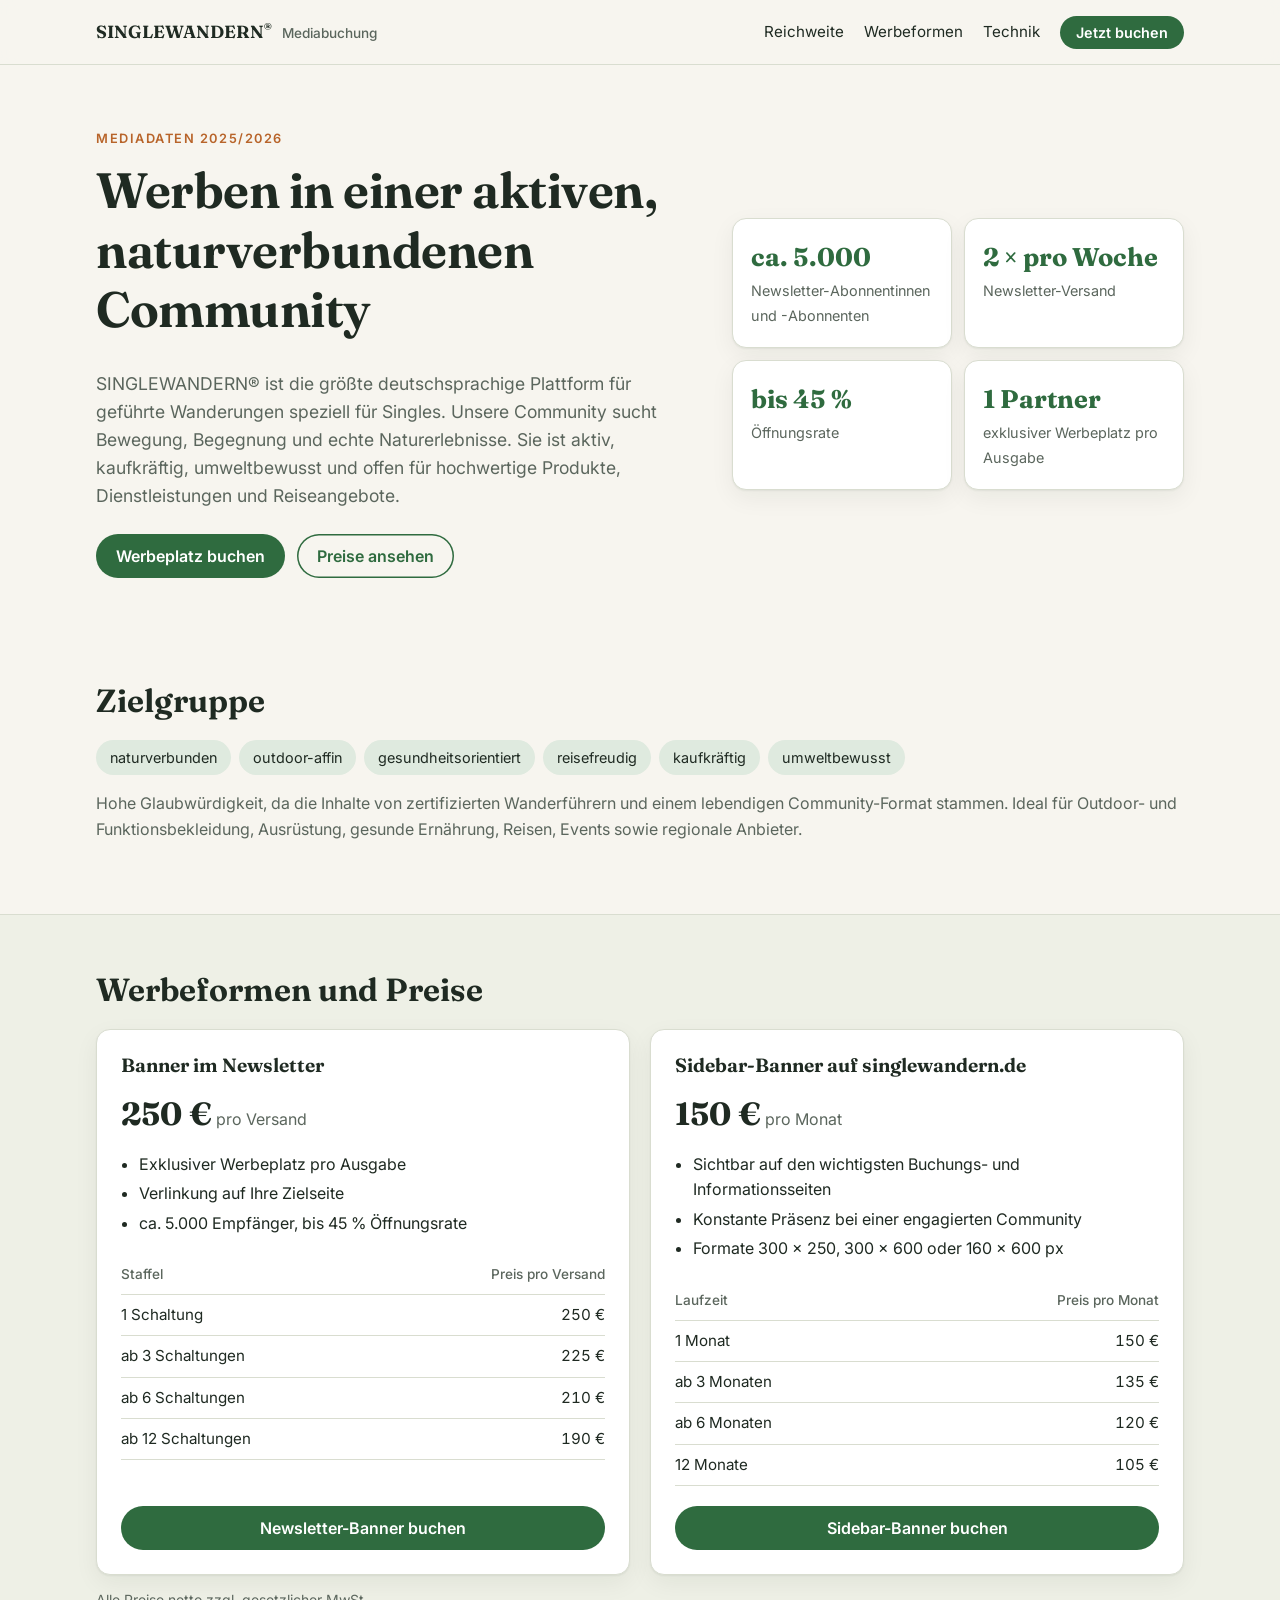
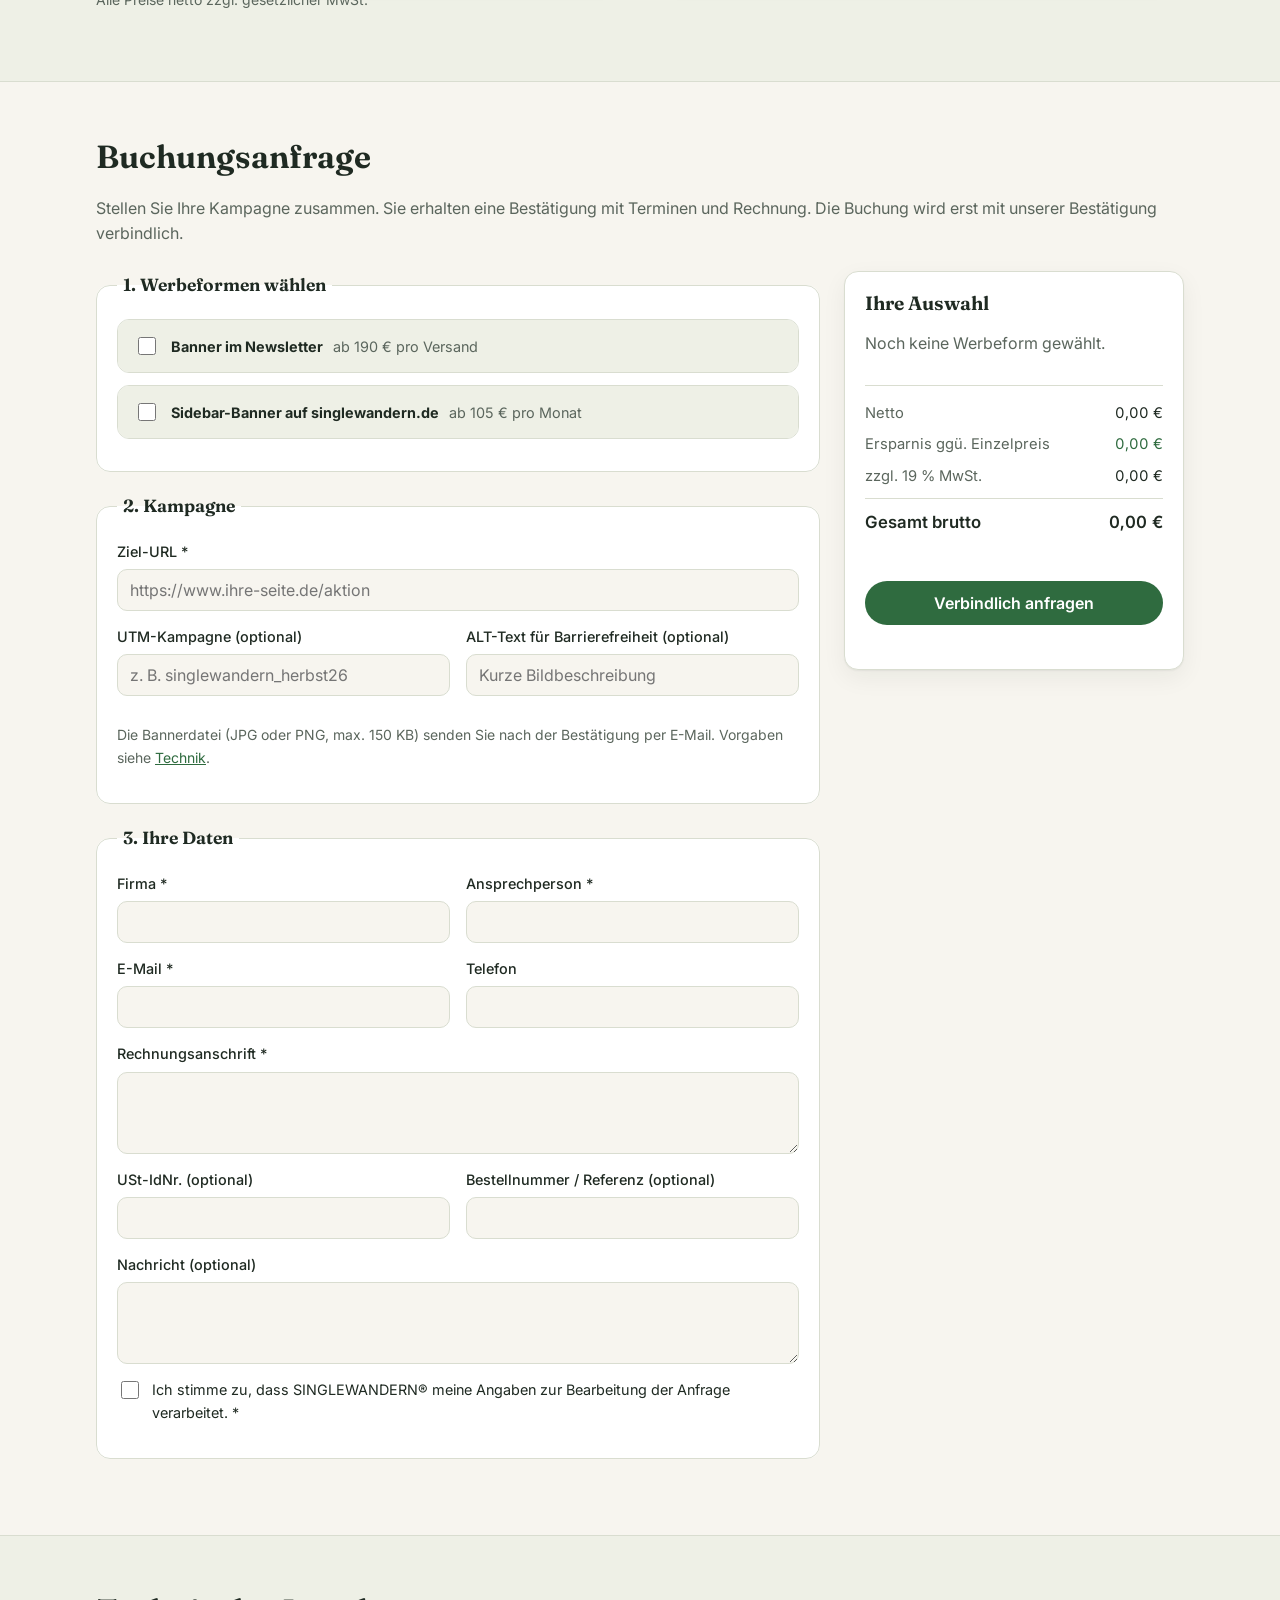
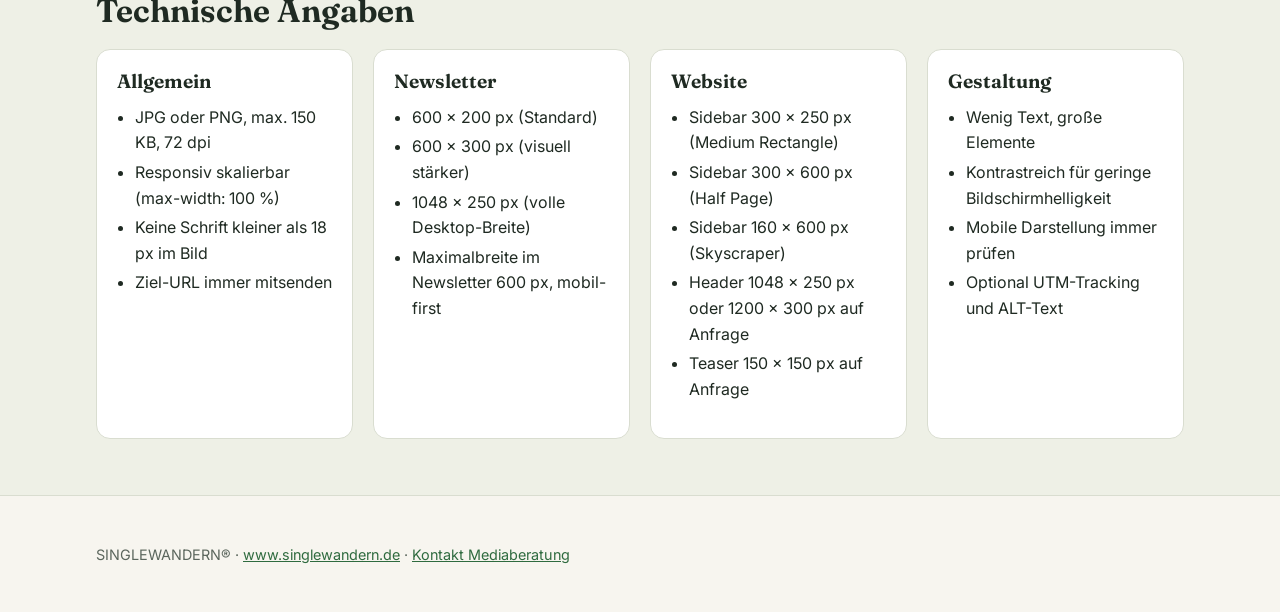
==== index.html @ 4f8f4c53 "Buchungsseite für Werbeformen nach Mediadaten 2025/2026 Newsletter- und Sidebar-Banner mit Staffelpr" ====
<!doctype html>
<html lang="de">
<head>
  <meta charset="utf-8">
  <meta name="viewport" content="width=device-width, initial-scale=1">
  <title>Werben bei SINGLEWANDERN®</title>
  <meta name="description" content="Werbeformen bei SINGLEWANDERN® online buchen: Newsletter-Banner und Sidebar-Banner mit Staffelpreisen gemäß Mediadaten 2025/2026.">
  <link rel="preconnect" href="https://fonts.googleapis.com">
  <link rel="preconnect" href="https://fonts.gstatic.com" crossorigin>
  <link href="https://fonts.googleapis.com/css2?family=Fraunces:opsz,wght@9..144,500;9..144,650&family=Inter:wght@400;500;600&display=swap" rel="stylesheet">
  <link rel="stylesheet" href="assets/styles.css">
</head>
<body>
  <header class="site-header">
    <div class="wrap header-inner">
      <a class="brand" href="#top">SINGLEWANDERN<sup>®</sup> <span>Mediabuchung</span></a>
      <nav class="nav">
        <a href="#reichweite">Reichweite</a>
        <a href="#werbeformen">Werbeformen</a>
        <a href="#technik">Technik</a>
        <a href="#buchen" class="btn btn-small">Jetzt buchen</a>
      </nav>
    </div>
  </header>

  <main id="top">
    <section class="hero">
      <div class="wrap hero-grid">
        <div>
          <p class="eyebrow">Mediadaten 2025/2026</p>
          <h1>Werben in einer aktiven, naturverbundenen Community</h1>
          <p class="lead">SINGLEWANDERN® ist die größte deutschsprachige Plattform für geführte Wanderungen speziell für Singles. Unsere Community sucht Bewegung, Begegnung und echte Naturerlebnisse. Sie ist aktiv, kaufkräftig, umweltbewusst und offen für hochwertige Produkte, Dienstleistungen und Reiseangebote.</p>
          <div class="hero-cta">
            <a href="#buchen" class="btn">Werbeplatz buchen</a>
            <a href="#werbeformen" class="btn btn-ghost">Preise ansehen</a>
          </div>
        </div>
        <ul class="kpis" id="reichweite">
          <li><strong>ca. 5.000</strong><span>Newsletter-Abonnentinnen und -Abonnenten</span></li>
          <li><strong>2 × pro Woche</strong><span>Newsletter-Versand</span></li>
          <li><strong>bis 45 %</strong><span>Öffnungsrate</span></li>
          <li><strong>1 Partner</strong><span>exklusiver Werbeplatz pro Ausgabe</span></li>
        </ul>
      </div>
    </section>

    <section class="section">
      <div class="wrap">
        <h2>Zielgruppe</h2>
        <div class="tags">
          <span>naturverbunden</span><span>outdoor-affin</span><span>gesundheitsorientiert</span><span>reisefreudig</span><span>kaufkräftig</span><span>umweltbewusst</span>
        </div>
        <p class="muted">Hohe Glaubwürdigkeit, da die Inhalte von zertifizierten Wanderführern und einem lebendigen Community-Format stammen. Ideal für Outdoor- und Funktionsbekleidung, Ausrüstung, gesunde Ernährung, Reisen, Events sowie regionale Anbieter.</p>
      </div>
    </section>

    <section class="section alt" id="werbeformen">
      <div class="wrap">
        <h2>Werbeformen und Preise</h2>
        <div class="cards">
          <article class="card">
            <h3>Banner im Newsletter</h3>
            <p class="price"><strong>250 €</strong> pro Versand</p>
            <ul class="list">
              <li>Exklusiver Werbeplatz pro Ausgabe</li>
              <li>Verlinkung auf Ihre Zielseite</li>
              <li>ca. 5.000 Empfänger, bis 45 % Öffnungsrate</li>
            </ul>
            <table class="tiers">
              <thead><tr><th>Staffel</th><th>Preis pro Versand</th></tr></thead>
              <tbody>
                <tr><td>1 Schaltung</td><td>250 €</td></tr>
                <tr><td>ab 3 Schaltungen</td><td>225 €</td></tr>
                <tr><td>ab 6 Schaltungen</td><td>210 €</td></tr>
                <tr><td>ab 12 Schaltungen</td><td>190 €</td></tr>
              </tbody>
            </table>
            <button class="btn btn-block" data-pick="newsletter">Newsletter-Banner buchen</button>
          </article>
          <article class="card">
            <h3>Sidebar-Banner auf singlewandern.de</h3>
            <p class="price"><strong>150 €</strong> pro Monat</p>
            <ul class="list">
              <li>Sichtbar auf den wichtigsten Buchungs- und Informationsseiten</li>
              <li>Konstante Präsenz bei einer engagierten Community</li>
              <li>Formate 300 × 250, 300 × 600 oder 160 × 600 px</li>
            </ul>
            <table class="tiers">
              <thead><tr><th>Laufzeit</th><th>Preis pro Monat</th></tr></thead>
              <tbody>
                <tr><td>1 Monat</td><td>150 €</td></tr>
                <tr><td>ab 3 Monaten</td><td>135 €</td></tr>
                <tr><td>ab 6 Monaten</td><td>120 €</td></tr>
                <tr><td>12 Monate</td><td>105 €</td></tr>
              </tbody>
            </table>
            <button class="btn btn-block" data-pick="sidebar">Sidebar-Banner buchen</button>
          </article>
        </div>
        <p class="muted small">Alle Preise netto zzgl. gesetzlicher MwSt.</p>
      </div>
    </section>

    <section class="section" id="buchen">
      <div class="wrap">
        <h2>Buchungsanfrage</h2>
        <p class="muted">Stellen Sie Ihre Kampagne zusammen. Sie erhalten eine Bestätigung mit Terminen und Rechnung. Die Buchung wird erst mit unserer Bestätigung verbindlich.</p>

        <form id="booking" class="booking" novalidate>
          <div class="booking-main">
            <fieldset>
              <legend>1. Werbeformen wählen</legend>

              <div class="product" data-product="newsletter">
                <label class="toggle">
                  <input type="checkbox" name="newsletter_on">
                  <span><strong>Banner im Newsletter</strong> <em>ab 190 € pro Versand</em></span>
                </label>
                <div class="product-body">
                  <div class="row">
                    <label>Anzahl Schaltungen
                      <div class="stepper">
                        <button type="button" data-step="-1" aria-label="weniger">−</button>
                        <input type="number" name="newsletter_qty" min="1" max="24" value="1" inputmode="numeric">
                        <button type="button" data-step="1" aria-label="mehr">+</button>
                      </div>
                    </label>
                    <div class="presets" data-for="newsletter_qty"></div>
                  </div>
                  <div class="row two">
                    <label>Wunschstart ab
                      <input type="date" name="newsletter_start">
                    </label>
                    <label>Bannerformat
                      <select name="newsletter_format"></select>
                    </label>
                  </div>
                  <label>Terminwünsche (optional)
                    <input type="text" name="newsletter_dates" placeholder="z. B. vor Ostern, jede zweite Woche, nicht im August">
                  </label>
                </div>
              </div>

              <div class="product" data-product="sidebar">
                <label class="toggle">
                  <input type="checkbox" name="sidebar_on">
                  <span><strong>Sidebar-Banner auf singlewandern.de</strong> <em>ab 105 € pro Monat</em></span>
                </label>
                <div class="product-body">
                  <div class="row">
                    <label>Laufzeit in Monaten
                      <div class="stepper">
                        <button type="button" data-step="-1" aria-label="weniger">−</button>
                        <input type="number" name="sidebar_qty" min="1" max="12" value="1" inputmode="numeric">
                        <button type="button" data-step="1" aria-label="mehr">+</button>
                      </div>
                    </label>
                    <div class="presets" data-for="sidebar_qty"></div>
                  </div>
                  <div class="row two">
                    <label>Startmonat
                      <input type="month" name="sidebar_start">
                    </label>
                    <label>Bannerformat
                      <select name="sidebar_format"></select>
                    </label>
                  </div>
                  <p class="muted small" data-out="sidebar_period"></p>
                </div>
              </div>
            </fieldset>

            <fieldset>
              <legend>2. Kampagne</legend>
              <label>Ziel-URL *
                <input type="url" name="target_url" placeholder="https://www.ihre-seite.de/aktion" required>
              </label>
              <div class="row two">
                <label>UTM-Kampagne (optional)
                  <input type="text" name="utm" placeholder="z. B. singlewandern_herbst26">
                </label>
                <label>ALT-Text für Barrierefreiheit (optional)
                  <input type="text" name="alt_text" placeholder="Kurze Bildbeschreibung">
                </label>
              </div>
              <p class="muted small">Die Bannerdatei (JPG oder PNG, max. 150 KB) senden Sie nach der Bestätigung per E-Mail. Vorgaben siehe <a href="#technik">Technik</a>.</p>
            </fieldset>

            <fieldset>
              <legend>3. Ihre Daten</legend>
              <div class="row two">
                <label>Firma *<input type="text" name="company" required autocomplete="organization"></label>
                <label>Ansprechperson *<input type="text" name="name" required autocomplete="name"></label>
              </div>
              <div class="row two">
                <label>E-Mail *<input type="email" name="email" required autocomplete="email"></label>
                <label>Telefon<input type="tel" name="phone" autocomplete="tel"></label>
              </div>
              <label>Rechnungsanschrift *<textarea name="address" rows="3" required autocomplete="street-address"></textarea></label>
              <div class="row two">
                <label>USt-IdNr. (optional)<input type="text" name="vat_id"></label>
                <label>Bestellnummer / Referenz (optional)<input type="text" name="po"></label>
              </div>
              <label>Nachricht (optional)<textarea name="message" rows="3"></textarea></label>
              <label class="check">
                <input type="checkbox" name="consent" required>
                <span>Ich stimme zu, dass SINGLEWANDERN® meine Angaben zur Bearbeitung der Anfrage verarbeitet. *</span>
              </label>
            </fieldset>
          </div>

          <aside class="summary" aria-live="polite">
            <h3>Ihre Auswahl</h3>
            <div id="summary-lines" class="summary-lines"><p class="muted">Noch keine Werbeform gewählt.</p></div>
            <dl class="totals">
              <div><dt>Netto</dt><dd id="sum-net">0,00 €</dd></div>
              <div><dt>Ersparnis ggü. Einzelpreis</dt><dd id="sum-save">0,00 €</dd></div>
              <div><dt>zzgl. 19 % MwSt.</dt><dd id="sum-vat">0,00 €</dd></div>
              <div class="grand"><dt>Gesamt brutto</dt><dd id="sum-gross">0,00 €</dd></div>
            </dl>
            <p class="hint" id="tier-hint"></p>
            <button type="submit" class="btn btn-block">Verbindlich anfragen</button>
            <p class="error" id="form-error" role="alert"></p>
          </aside>
        </form>

        <div id="success" class="success" hidden>
          <h3>Vielen Dank für Ihre Anfrage</h3>
          <p>Wir prüfen die Verfügbarkeit Ihrer Wunschtermine und melden uns mit einer Bestätigung.</p>
          <p class="muted small" id="success-note"></p>
          <button type="button" class="btn btn-ghost" id="new-booking">Neue Anfrage</button>
        </div>
      </div>
    </section>

    <section class="section alt" id="technik">
      <div class="wrap">
        <h2>Technische Angaben</h2>
        <div class="specs">
          <div>
            <h3>Allgemein</h3>
            <ul class="list">
              <li>JPG oder PNG, max. 150 KB, 72 dpi</li>
              <li>Responsiv skalierbar (max-width: 100 %)</li>
              <li>Keine Schrift kleiner als 18 px im Bild</li>
              <li>Ziel-URL immer mitsenden</li>
            </ul>
          </div>
          <div>
            <h3>Newsletter</h3>
            <ul class="list">
              <li>600 × 200 px (Standard)</li>
              <li>600 × 300 px (visuell stärker)</li>
              <li>1048 × 250 px (volle Desktop-Breite)</li>
              <li>Maximalbreite im Newsletter 600 px, mobil-first</li>
            </ul>
          </div>
          <div>
            <h3>Website</h3>
            <ul class="list">
              <li>Sidebar 300 × 250 px (Medium Rectangle)</li>
              <li>Sidebar 300 × 600 px (Half Page)</li>
              <li>Sidebar 160 × 600 px (Skyscraper)</li>
              <li>Header 1048 × 250 px oder 1200 × 300 px auf Anfrage</li>
              <li>Teaser 150 × 150 px auf Anfrage</li>
            </ul>
          </div>
          <div>
            <h3>Gestaltung</h3>
            <ul class="list">
              <li>Wenig Text, große Elemente</li>
              <li>Kontrastreich für geringe Bildschirmhelligkeit</li>
              <li>Mobile Darstellung immer prüfen</li>
              <li>Optional UTM-Tracking und ALT-Text</li>
            </ul>
          </div>
        </div>
      </div>
    </section>
  </main>

  <footer class="site-footer">
    <div class="wrap">
      <p>SINGLEWANDERN® · <a href="https://www.singlewandern.de">www.singlewandern.de</a> · <a id="mail-link" href="#">Kontakt Mediaberatung</a></p>
    </div>
  </footer>

  <script src="assets/config.js"></script>
  <script src="assets/app.js"></script>
</body>
</html>
---- assets/styles.css ----
:root {
  --bg: #f7f5ef;
  --surface: #ffffff;
  --surface-alt: #eef0e6;
  --text: #1f2a22;
  --muted: #5b665d;
  --line: #d9ddd0;
  --accent: #2f6b3f;
  --accent-ink: #ffffff;
  --accent-soft: #dfeadf;
  --warm: #b8642a;
  --error: #b3261e;
  --radius: 14px;
  --shadow: 0 1px 2px rgba(20, 30, 20, .06), 0 8px 24px rgba(20, 30, 20, .06);
}
@media (prefers-color-scheme: dark) {
  :root:not([data-theme="light"]) {
    --bg: #121612;
    --surface: #1a201b;
    --surface-alt: #161b17;
    --text: #e7ece4;
    --muted: #9ba79c;
    --line: #2c352d;
    --accent: #7cbf8a;
    --accent-ink: #0f1a12;
    --accent-soft: #233227;
    --warm: #e2955c;
    --error: #ff8a80;
    --shadow: none;
  }
}
:root[data-theme="dark"] {
  --bg: #121612; --surface: #1a201b; --surface-alt: #161b17; --text: #e7ece4; --muted: #9ba79c;
  --line: #2c352d; --accent: #7cbf8a; --accent-ink: #0f1a12; --accent-soft: #233227; --warm: #e2955c;
  --error: #ff8a80; --shadow: none;
}

* { box-sizing: border-box; }
html { scroll-behavior: smooth; }
body {
  margin: 0;
  background: var(--bg);
  color: var(--text);
  font: 16px/1.6 Inter, system-ui, -apple-system, "Segoe UI", sans-serif;
}
h1, h2, h3 { font-family: Fraunces, Georgia, serif; font-weight: 650; line-height: 1.2; margin: 0 0 .6em; }
h1 { font-size: clamp(2rem, 4.5vw, 3.1rem); letter-spacing: -.01em; }
h2 { font-size: clamp(1.5rem, 3vw, 2rem); }
h3 { font-size: 1.2rem; }
a { color: var(--accent); }
.wrap { max-width: 1120px; margin: 0 auto; padding: 0 16px; }
.muted { color: var(--muted); }
.small { font-size: .875rem; }

.site-header {
  position: sticky; top: 0; z-index: 10;
  background: color-mix(in srgb, var(--bg) 90%, transparent);
  backdrop-filter: blur(8px);
  border-bottom: 1px solid var(--line);
}
.header-inner { display: flex; align-items: center; justify-content: space-between; gap: 16px; min-height: 64px; }
.brand { font-family: Fraunces, Georgia, serif; font-weight: 650; text-decoration: none; color: var(--text); font-size: 1.1rem; }
.brand sup { font-size: .6em; }
.brand span { font-family: Inter, sans-serif; font-weight: 500; color: var(--muted); font-size: .85rem; margin-left: 6px; }
.nav { display: flex; align-items: center; gap: 20px; }
.nav a:not(.btn) { color: var(--text); text-decoration: none; font-size: .95rem; }
.nav a:not(.btn):hover { color: var(--accent); }

.btn {
  display: inline-block; border: 0; cursor: pointer;
  background: var(--accent); color: var(--accent-ink);
  font: 600 1rem Inter, sans-serif; text-decoration: none;
  padding: 12px 20px; border-radius: 999px;
  transition: transform .1s, filter .15s;
}
.btn:hover { filter: brightness(1.08); }
.btn:active { transform: translateY(1px); }
.btn-small { padding: 8px 16px; font-size: .9rem; }
.btn-ghost { background: transparent; color: var(--accent); box-shadow: inset 0 0 0 1.5px var(--accent); }
.btn-block { display: block; width: 100%; text-align: center; }

.hero { padding: 64px 0 48px; }
.hero-grid { display: grid; grid-template-columns: 1.3fr 1fr; gap: 48px; align-items: center; }
.eyebrow { text-transform: uppercase; letter-spacing: .12em; font-size: .8rem; font-weight: 600; color: var(--warm); margin: 0 0 12px; }
.lead { font-size: 1.1rem; color: var(--muted); max-width: 60ch; }
.hero-cta { display: flex; gap: 12px; flex-wrap: wrap; margin-top: 24px; }
.kpis { list-style: none; padding: 0; margin: 0; display: grid; grid-template-columns: 1fr 1fr; gap: 12px; }
.kpis li { background: var(--surface); border: 1px solid var(--line); border-radius: var(--radius); padding: 18px; box-shadow: var(--shadow); }
.kpis strong { display: block; font-family: Fraunces, Georgia, serif; font-size: 1.6rem; color: var(--accent); }
.kpis span { font-size: .9rem; color: var(--muted); }

.section { padding: 56px 0; }
.section.alt { background: var(--surface-alt); border-block: 1px solid var(--line); }
.tags { display: flex; flex-wrap: wrap; gap: 8px; margin-bottom: 16px; }
.tags span { background: var(--accent-soft); color: var(--text); padding: 6px 14px; border-radius: 999px; font-size: .9rem; }

.cards { display: grid; grid-template-columns: repeat(auto-fit, minmax(300px, 1fr)); gap: 20px; }
.card { background: var(--surface); border: 1px solid var(--line); border-radius: var(--radius); padding: 24px; box-shadow: var(--shadow); display: flex; flex-direction: column; }
.card .btn { margin-top: auto; }
.price { margin: 0 0 12px; color: var(--muted); }
.price strong { font-family: Fraunces, Georgia, serif; font-size: 2rem; color: var(--text); }
.list { padding-left: 18px; margin: 0 0 16px; }
.list li { margin-bottom: 4px; }
.tiers { width: 100%; border-collapse: collapse; margin-bottom: 20px; font-size: .95rem; }
.tiers th, .tiers td { text-align: left; padding: 8px 0; border-bottom: 1px solid var(--line); }
.tiers th { color: var(--muted); font-weight: 500; font-size: .85rem; }
.tiers td:last-child, .tiers th:last-child { text-align: right; font-variant-numeric: tabular-nums; }

.booking { display: grid; grid-template-columns: 1fr 340px; gap: 24px; align-items: start; margin-top: 24px; }
fieldset { border: 1px solid var(--line); border-radius: var(--radius); background: var(--surface); padding: 20px; margin: 0 0 20px; }
legend { font-family: Fraunces, Georgia, serif; font-weight: 650; font-size: 1.1rem; padding: 0 6px; }
label { display: block; font-size: .9rem; font-weight: 500; margin-bottom: 14px; }
input[type=text], input[type=email], input[type=tel], input[type=url], input[type=date], input[type=month], input[type=number], select, textarea {
  display: block; width: 100%; margin-top: 6px;
  font: 400 1rem Inter, sans-serif; color: var(--text);
  background: var(--bg); border: 1px solid var(--line); border-radius: 10px; padding: 10px 12px;
}
input:focus, select:focus, textarea:focus { outline: 2px solid var(--accent); outline-offset: 1px; border-color: transparent; }
input:user-invalid, textarea:user-invalid { border-color: var(--error); }
.row { display: flex; gap: 16px; align-items: flex-end; flex-wrap: wrap; }
.row.two > label { flex: 1 1 220px; }

.product { border: 1px solid var(--line); border-radius: 12px; margin-bottom: 12px; overflow: hidden; }
.product.on { border-color: var(--accent); }
.toggle { display: flex; gap: 12px; align-items: center; padding: 14px 16px; margin: 0; cursor: pointer; background: var(--surface-alt); }
.product.on .toggle { background: var(--accent-soft); }
.toggle em { font-style: normal; color: var(--muted); font-weight: 400; margin-left: 6px; }
.toggle input, .check input { width: 18px; height: 18px; accent-color: var(--accent); flex: none; }
.product-body { display: none; padding: 16px; }
.product.on .product-body { display: block; }

.stepper { display: flex; margin-top: 6px; width: 150px; }
.stepper input { margin: 0; text-align: center; border-radius: 0; -moz-appearance: textfield; }
.stepper input::-webkit-inner-spin-button { -webkit-appearance: none; }
.stepper button { width: 44px; flex: none; border: 1px solid var(--line); background: var(--surface); color: var(--text); font-size: 1.2rem; cursor: pointer; }
.stepper button:first-child { border-radius: 10px 0 0 10px; }
.stepper button:last-child { border-radius: 0 10px 10px 0; }
.presets { display: flex; gap: 6px; flex-wrap: wrap; margin-bottom: 14px; }
.presets button { border: 1px solid var(--line); background: var(--surface); color: var(--text); padding: 8px 12px; border-radius: 999px; cursor: pointer; font: 500 .85rem Inter, sans-serif; }
.presets button.active { background: var(--accent); color: var(--accent-ink); border-color: var(--accent); }

.check { display: flex; gap: 10px; align-items: flex-start; font-weight: 400; }

.summary { position: sticky; top: 84px; background: var(--surface); border: 1px solid var(--line); border-radius: var(--radius); padding: 20px; box-shadow: var(--shadow); }
.summary-lines { border-bottom: 1px solid var(--line); padding-bottom: 12px; margin-bottom: 12px; }
.line { margin-bottom: 10px; font-size: .92rem; }
.line-head { display: flex; justify-content: space-between; gap: 12px; font-weight: 600; }
.line-sub { color: var(--muted); font-size: .85rem; }
.totals { margin: 0 0 12px; }
.totals div { display: flex; justify-content: space-between; padding: 4px 0; font-size: .92rem; }
.totals dt { color: var(--muted); }
.totals dd { margin: 0; font-variant-numeric: tabular-nums; }
.totals .grand { border-top: 1px solid var(--line); margin-top: 6px; padding-top: 10px; font-weight: 600; font-size: 1.05rem; }
.totals .grand dt { color: var(--text); }
#sum-save { color: var(--accent); }
.hint { font-size: .85rem; color: var(--warm); min-height: 1.2em; margin: 0 0 12px; }
.error { color: var(--error); font-size: .88rem; margin: 10px 0 0; min-height: 1em; }

.success { background: var(--surface); border: 1px solid var(--accent); border-radius: var(--radius); padding: 28px; margin-top: 24px; }

.specs { display: grid; grid-template-columns: repeat(auto-fit, minmax(230px, 1fr)); gap: 20px; }
.specs > div { background: var(--surface); border: 1px solid var(--line); border-radius: var(--radius); padding: 20px; }

.site-footer { padding: 32px 0; color: var(--muted); font-size: .9rem; }

@media (max-width: 900px) {
  .hero-grid, .booking { grid-template-columns: 1fr; }
  .summary { position: static; }
}
@media (max-width: 640px) {
  .nav a:not(.btn) { display: none; }
  .brand span { display: none; }
  .hero { padding-top: 40px; }
  fieldset { padding: 16px; }
}
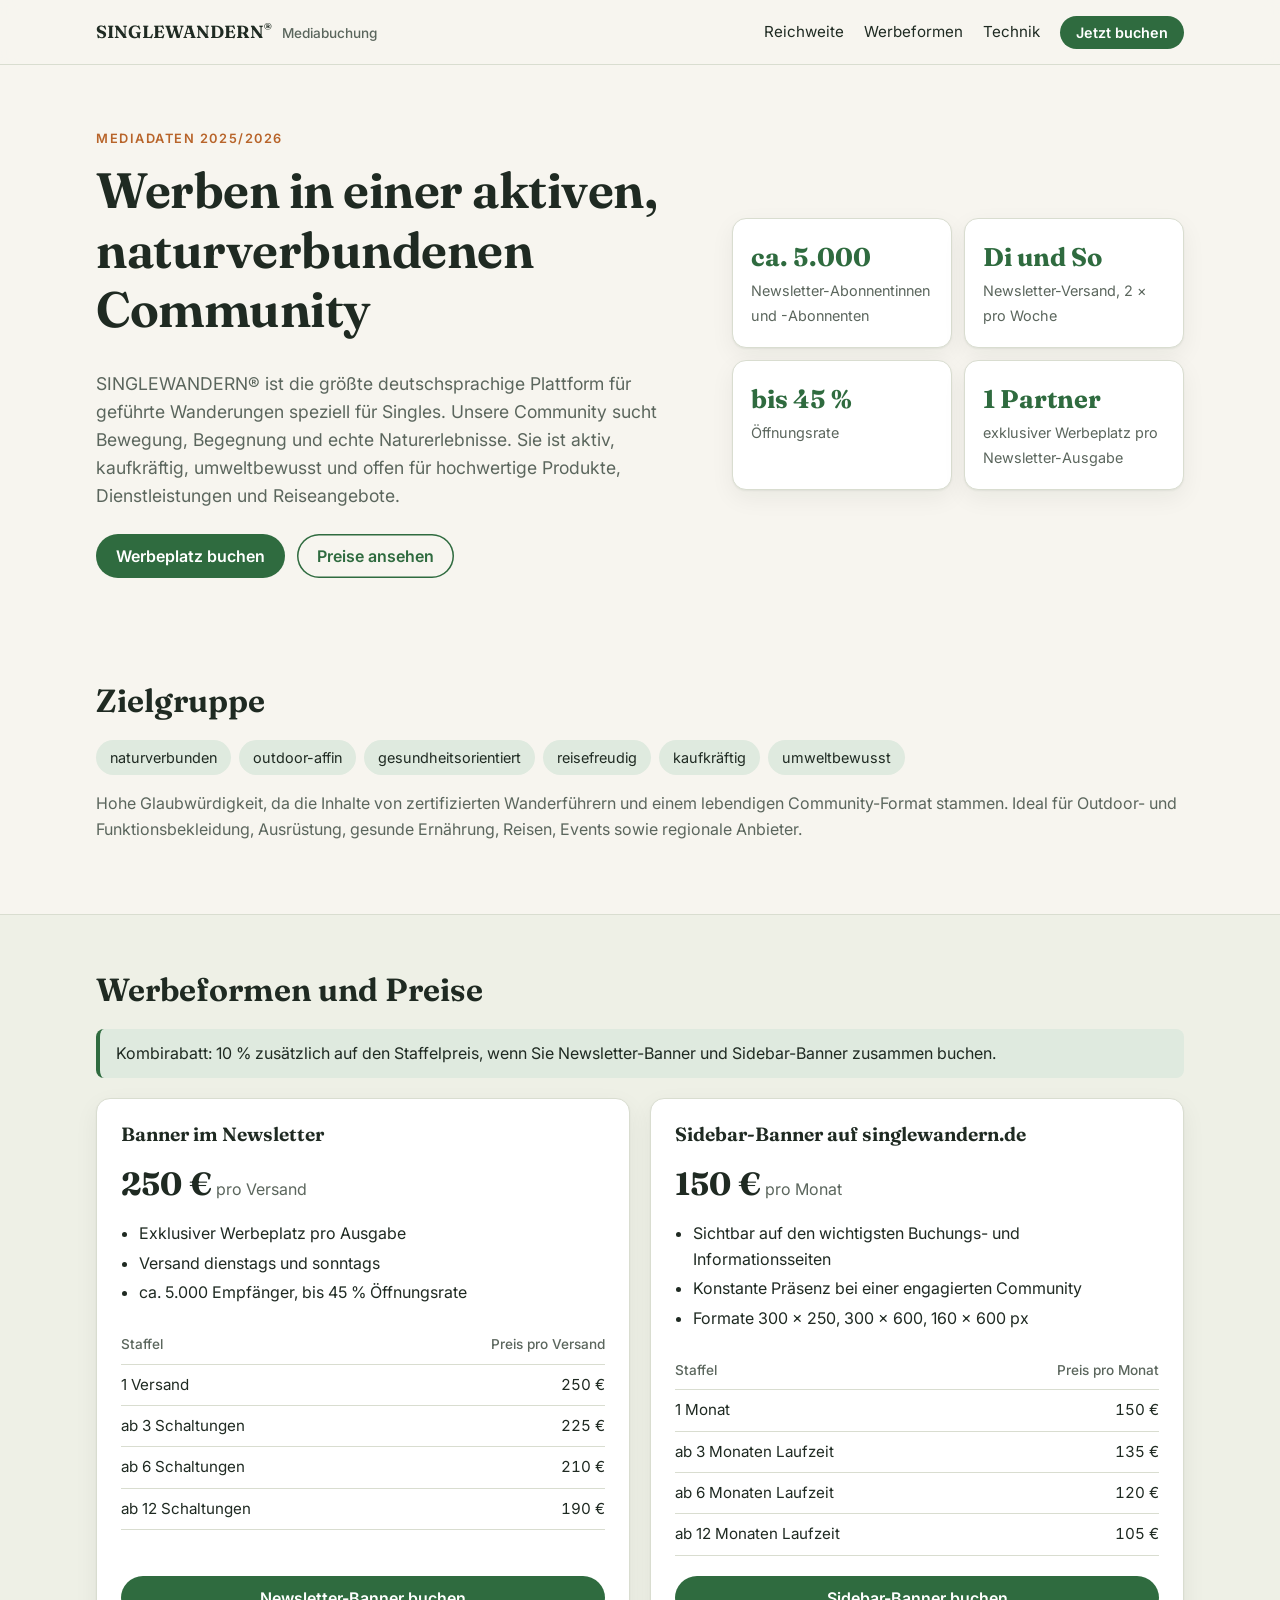
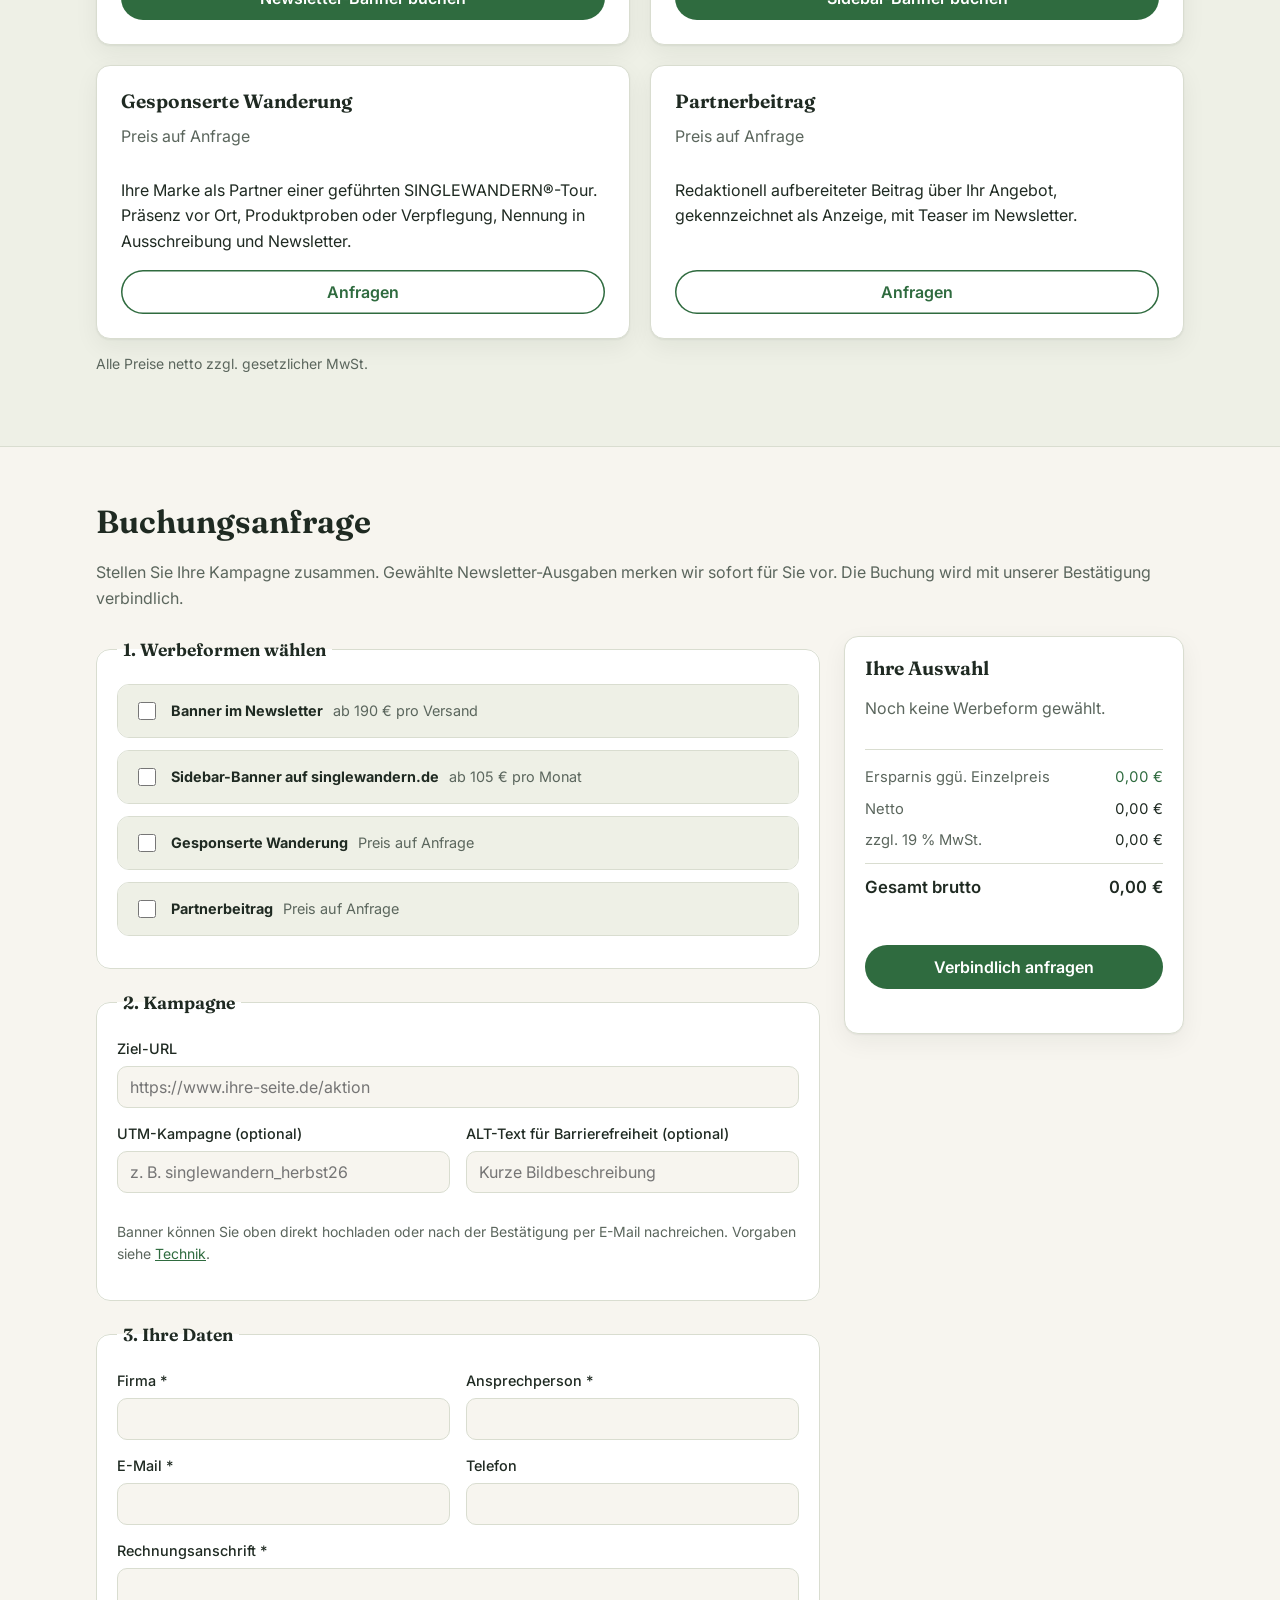
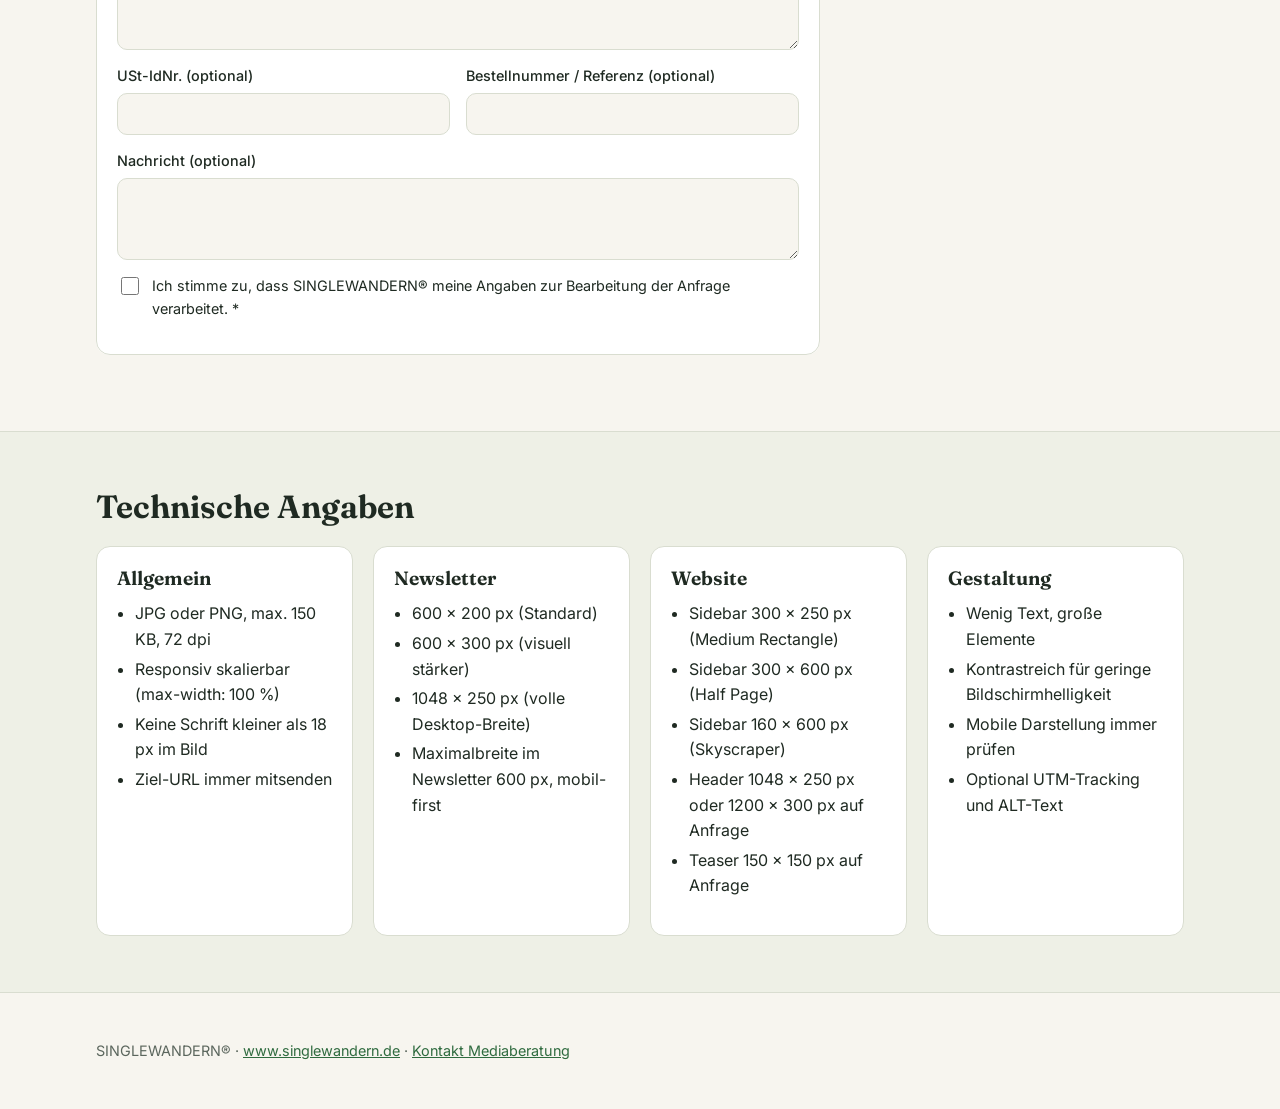
==== commit 2ff9feb3: "Belegungskalender, Banner-Upload, Kombirabatt und Anfrage-Formate - PHP-Backend für IONOS: Buchung m" ====
--- a/index.html
+++ b/index.html
@@ -5,6 +5,7 @@
   <meta name="viewport" content="width=device-width, initial-scale=1">
   <title>Werben bei SINGLEWANDERN®</title>
   <meta name="description" content="Werbeformen bei SINGLEWANDERN® online buchen: Newsletter-Banner und Sidebar-Banner mit Staffelpreisen gemäß Mediadaten 2025/2026.">
+  <link rel="icon" href="data:image/svg+xml,%3Csvg xmlns=%27http://www.w3.org/2000/svg%27 viewBox=%270 0 32 32%27%3E%3Cpath d=%27M2 26 12 10l6 9 4-5 8 12z%27 fill=%27%232f6b3f%27/%3E%3C/svg%3E">
   <link rel="preconnect" href="https://fonts.googleapis.com">
   <link rel="preconnect" href="https://fonts.gstatic.com" crossorigin>
   <link href="https://fonts.googleapis.com/css2?family=Fraunces:opsz,wght@9..144,500;9..144,650&family=Inter:wght@400;500;600&display=swap" rel="stylesheet">
@@ -37,9 +38,9 @@
         </div>
         <ul class="kpis" id="reichweite">
           <li><strong>ca. 5.000</strong><span>Newsletter-Abonnentinnen und -Abonnenten</span></li>
-          <li><strong>2 × pro Woche</strong><span>Newsletter-Versand</span></li>
+          <li><strong>Di und So</strong><span>Newsletter-Versand, 2 × pro Woche</span></li>
           <li><strong>bis 45 %</strong><span>Öffnungsrate</span></li>
-          <li><strong>1 Partner</strong><span>exklusiver Werbeplatz pro Ausgabe</span></li>
+          <li><strong>1 Partner</strong><span>exklusiver Werbeplatz pro Newsletter-Ausgabe</span></li>
         </ul>
       </div>
     </section>
@@ -57,46 +58,9 @@
     <section class="section alt" id="werbeformen">
       <div class="wrap">
         <h2>Werbeformen und Preise</h2>
-        <div class="cards">
-          <article class="card">
-            <h3>Banner im Newsletter</h3>
-            <p class="price"><strong>250 €</strong> pro Versand</p>
-            <ul class="list">
-              <li>Exklusiver Werbeplatz pro Ausgabe</li>
-              <li>Verlinkung auf Ihre Zielseite</li>
-              <li>ca. 5.000 Empfänger, bis 45 % Öffnungsrate</li>
-            </ul>
-            <table class="tiers">
-              <thead><tr><th>Staffel</th><th>Preis pro Versand</th></tr></thead>
-              <tbody>
-                <tr><td>1 Schaltung</td><td>250 €</td></tr>
-                <tr><td>ab 3 Schaltungen</td><td>225 €</td></tr>
-                <tr><td>ab 6 Schaltungen</td><td>210 €</td></tr>
-                <tr><td>ab 12 Schaltungen</td><td>190 €</td></tr>
-              </tbody>
-            </table>
-            <button class="btn btn-block" data-pick="newsletter">Newsletter-Banner buchen</button>
-          </article>
-          <article class="card">
-            <h3>Sidebar-Banner auf singlewandern.de</h3>
-            <p class="price"><strong>150 €</strong> pro Monat</p>
-            <ul class="list">
-              <li>Sichtbar auf den wichtigsten Buchungs- und Informationsseiten</li>
-              <li>Konstante Präsenz bei einer engagierten Community</li>
-              <li>Formate 300 × 250, 300 × 600 oder 160 × 600 px</li>
-            </ul>
-            <table class="tiers">
-              <thead><tr><th>Laufzeit</th><th>Preis pro Monat</th></tr></thead>
-              <tbody>
-                <tr><td>1 Monat</td><td>150 €</td></tr>
-                <tr><td>ab 3 Monaten</td><td>135 €</td></tr>
-                <tr><td>ab 6 Monaten</td><td>120 €</td></tr>
-                <tr><td>12 Monate</td><td>105 €</td></tr>
-              </tbody>
-            </table>
-            <button class="btn btn-block" data-pick="sidebar">Sidebar-Banner buchen</button>
-          </article>
-        </div>
+        <div class="combo-note">Kombirabatt: <span id="combo-pct">10 %</span> zusätzlich auf den Staffelpreis, wenn Sie Newsletter-Banner und Sidebar-Banner zusammen buchen.</div>
+        <div class="cards" id="price-cards"></div>
+        <div class="cards cards-request" id="request-cards"></div>
         <p class="muted small">Alle Preise netto zzgl. gesetzlicher MwSt.</p>
       </div>
     </section>
@@ -104,46 +68,41 @@
     <section class="section" id="buchen">
       <div class="wrap">
         <h2>Buchungsanfrage</h2>
-        <p class="muted">Stellen Sie Ihre Kampagne zusammen. Sie erhalten eine Bestätigung mit Terminen und Rechnung. Die Buchung wird erst mit unserer Bestätigung verbindlich.</p>
-
-        <form id="booking" class="booking" novalidate>
+        <p class="muted">Stellen Sie Ihre Kampagne zusammen. Gewählte Newsletter-Ausgaben merken wir sofort für Sie vor. Die Buchung wird mit unserer Bestätigung verbindlich.</p>
+
+        <form id="booking" class="booking" novalidate enctype="multipart/form-data">
           <div class="booking-main">
             <fieldset>
               <legend>1. Werbeformen wählen</legend>
 
               <div class="product" data-product="newsletter">
                 <label class="toggle">
-                  <input type="checkbox" name="newsletter_on">
+                  <input type="checkbox" name="newsletter_on" value="1">
                   <span><strong>Banner im Newsletter</strong> <em>ab 190 € pro Versand</em></span>
                 </label>
                 <div class="product-body">
-                  <div class="row">
-                    <label>Anzahl Schaltungen
-                      <div class="stepper">
-                        <button type="button" data-step="-1" aria-label="weniger">−</button>
-                        <input type="number" name="newsletter_qty" min="1" max="24" value="1" inputmode="numeric">
-                        <button type="button" data-step="1" aria-label="mehr">+</button>
-                      </div>
-                    </label>
-                    <div class="presets" data-for="newsletter_qty"></div>
-                  </div>
+                  <p class="field-label">Ausgaben wählen <span class="muted" id="nl-count">0 gewählt</span></p>
+                  <div class="cal-legend"><span class="dot free"></span>frei <span class="dot sel"></span>gewählt <span class="dot taken"></span>belegt</div>
+                  <div id="nl-cal" class="nl-cal"><p class="muted small">Termine werden geladen …</p></div>
+                  <input type="hidden" name="newsletter_dates">
                   <div class="row two">
-                    <label>Wunschstart ab
-                      <input type="date" name="newsletter_start">
-                    </label>
                     <label>Bannerformat
                       <select name="newsletter_format"></select>
                     </label>
+                    <label>Banner hochladen (JPG/PNG, max. 150 KB)
+                      <input type="file" name="newsletter_file" accept="image/jpeg,image/png" data-product="newsletter">
+                    </label>
                   </div>
-                  <label>Terminwünsche (optional)
-                    <input type="text" name="newsletter_dates" placeholder="z. B. vor Ostern, jede zweite Woche, nicht im August">
+                  <p class="file-check small" data-check="newsletter"></p>
+                  <label>Hinweise zu den Terminen (optional)
+                    <input type="text" name="newsletter_notes" placeholder="z. B. Motivwechsel ab der dritten Ausgabe">
                   </label>
                 </div>
               </div>
 
               <div class="product" data-product="sidebar">
                 <label class="toggle">
-                  <input type="checkbox" name="sidebar_on">
+                  <input type="checkbox" name="sidebar_on" value="1">
                   <span><strong>Sidebar-Banner auf singlewandern.de</strong> <em>ab 105 € pro Monat</em></span>
                 </label>
                 <div class="product-body">
@@ -165,15 +124,21 @@
                       <select name="sidebar_format"></select>
                     </label>
                   </div>
+                  <label>Banner hochladen (JPG/PNG, max. 150 KB)
+                    <input type="file" name="sidebar_file" accept="image/jpeg,image/png" data-product="sidebar">
+                  </label>
+                  <p class="file-check small" data-check="sidebar"></p>
                   <p class="muted small" data-out="sidebar_period"></p>
                 </div>
               </div>
+
+              <div id="request-products"></div>
             </fieldset>
 
             <fieldset>
               <legend>2. Kampagne</legend>
-              <label>Ziel-URL *
-                <input type="url" name="target_url" placeholder="https://www.ihre-seite.de/aktion" required>
+              <label>Ziel-URL <span data-req-url>*</span>
+                <input type="url" name="target_url" placeholder="https://www.ihre-seite.de/aktion">
               </label>
               <div class="row two">
                 <label>UTM-Kampagne (optional)
@@ -183,7 +148,7 @@
                   <input type="text" name="alt_text" placeholder="Kurze Bildbeschreibung">
                 </label>
               </div>
-              <p class="muted small">Die Bannerdatei (JPG oder PNG, max. 150 KB) senden Sie nach der Bestätigung per E-Mail. Vorgaben siehe <a href="#technik">Technik</a>.</p>
+              <p class="muted small">Banner können Sie oben direkt hochladen oder nach der Bestätigung per E-Mail nachreichen. Vorgaben siehe <a href="#technik">Technik</a>.</p>
             </fieldset>
 
             <fieldset>
@@ -202,8 +167,9 @@
                 <label>Bestellnummer / Referenz (optional)<input type="text" name="po"></label>
               </div>
               <label>Nachricht (optional)<textarea name="message" rows="3"></textarea></label>
+              <label class="hp" aria-hidden="true">Website<input type="text" name="website" tabindex="-1" autocomplete="off"></label>
               <label class="check">
-                <input type="checkbox" name="consent" required>
+                <input type="checkbox" name="consent" value="1" required>
                 <span>Ich stimme zu, dass SINGLEWANDERN® meine Angaben zur Bearbeitung der Anfrage verarbeitet. *</span>
               </label>
             </fieldset>
@@ -213,20 +179,20 @@
             <h3>Ihre Auswahl</h3>
             <div id="summary-lines" class="summary-lines"><p class="muted">Noch keine Werbeform gewählt.</p></div>
             <dl class="totals">
+              <div><dt>Ersparnis ggü. Einzelpreis</dt><dd id="sum-save">0,00 €</dd></div>
               <div><dt>Netto</dt><dd id="sum-net">0,00 €</dd></div>
-              <div><dt>Ersparnis ggü. Einzelpreis</dt><dd id="sum-save">0,00 €</dd></div>
               <div><dt>zzgl. 19 % MwSt.</dt><dd id="sum-vat">0,00 €</dd></div>
               <div class="grand"><dt>Gesamt brutto</dt><dd id="sum-gross">0,00 €</dd></div>
             </dl>
             <p class="hint" id="tier-hint"></p>
-            <button type="submit" class="btn btn-block">Verbindlich anfragen</button>
+            <button type="submit" class="btn btn-block" id="submit-btn">Verbindlich anfragen</button>
             <p class="error" id="form-error" role="alert"></p>
           </aside>
         </form>
 
         <div id="success" class="success" hidden>
           <h3>Vielen Dank für Ihre Anfrage</h3>
-          <p>Wir prüfen die Verfügbarkeit Ihrer Wunschtermine und melden uns mit einer Bestätigung.</p>
+          <p id="success-text">Wir prüfen Ihre Anfrage und melden uns mit einer Bestätigung.</p>
           <p class="muted small" id="success-note"></p>
           <button type="button" class="btn btn-ghost" id="new-booking">Neue Anfrage</button>
         </div>
@@ -281,11 +247,10 @@
 
   <footer class="site-footer">
     <div class="wrap">
-      <p>SINGLEWANDERN® · <a href="https://www.singlewandern.de">www.singlewandern.de</a> · <a id="mail-link" href="#">Kontakt Mediaberatung</a></p>
+      <p>SINGLEWANDERN® · <a href="https://www.singlewandern.de">www.singlewandern.de</a> · <a href="mailto:werbung@singlewandern.de" id="mail-link">Kontakt Mediaberatung</a></p>
     </div>
   </footer>
 
-  <script src="assets/config.js"></script>
-  <script src="assets/app.js"></script>
+    <script src="assets/app.js"></script>
 </body>
 </html>
--- a/assets/styles.css
+++ b/assets/styles.css
@@ -156,6 +156,32 @@
 .hint { font-size: .85rem; color: var(--warm); min-height: 1.2em; margin: 0 0 12px; }
 .error { color: var(--error); font-size: .88rem; margin: 10px 0 0; min-height: 1em; }
 
+.combo-note { background: var(--accent-soft); border-left: 4px solid var(--accent); border-radius: 8px; padding: 12px 16px; margin-bottom: 20px; }
+.cards-request { margin-top: 20px; }
+.field-label { font-size: .9rem; font-weight: 500; margin: 0 0 6px; display: flex; justify-content: space-between; }
+.cal-legend { display: flex; align-items: center; gap: 6px 14px; flex-wrap: wrap; font-size: .8rem; color: var(--muted); margin-bottom: 10px; }
+.cal-legend .dot { display: inline-block; width: 12px; height: 12px; border-radius: 3px; margin-right: -8px; border: 1px solid var(--line); vertical-align: -1px; }
+.dot.free { background: var(--surface); }
+.dot.sel { background: var(--accent); border-color: var(--accent); }
+.dot.taken { background: repeating-linear-gradient(45deg, var(--line) 0 3px, transparent 3px 6px); }
+.nl-cal { max-height: 320px; overflow-y: auto; border: 1px solid var(--line); border-radius: 10px; padding: 12px; margin-bottom: 16px; background: var(--bg); }
+.cal-month + .cal-month { margin-top: 12px; }
+.cal-title { font-size: .8rem; font-weight: 600; text-transform: uppercase; letter-spacing: .06em; color: var(--muted); margin: 0 0 6px; }
+.cal-days { display: grid; grid-template-columns: repeat(auto-fill, minmax(96px, 1fr)); gap: 6px; }
+.day { border: 1px solid var(--line); background: var(--surface); color: var(--text); padding: 8px 4px; border-radius: 8px; font: 500 .85rem Inter, sans-serif; cursor: pointer; font-variant-numeric: tabular-nums; }
+.day:hover:not(:disabled) { border-color: var(--accent); }
+.day.sel { background: var(--accent); color: var(--accent-ink); border-color: var(--accent); }
+.day.taken { cursor: not-allowed; color: var(--muted); text-decoration: line-through; background: repeating-linear-gradient(45deg, var(--surface-alt) 0 4px, transparent 4px 8px); }
+input[type=file] { display: block; width: 100%; margin-top: 6px; font: 400 .9rem Inter, sans-serif; color: var(--muted); }
+input[type=file]::file-selector-button { font: 600 .85rem Inter, sans-serif; border: 1.5px solid var(--accent); color: var(--accent); background: transparent; border-radius: 999px; padding: 7px 14px; margin-right: 10px; cursor: pointer; }
+.file-check { margin: -6px 0 14px; min-height: 0; }
+.file-check:empty { display: none; }
+.file-check.ok { color: var(--accent); }
+.file-check.warn { color: var(--warm); }
+.file-check.bad { color: var(--error); }
+.line.combo { color: var(--accent); font-weight: 600; }
+.hp { position: absolute; left: -9999px; width: 1px; height: 1px; overflow: hidden; }
+
 .success { background: var(--surface); border: 1px solid var(--accent); border-radius: var(--radius); padding: 28px; margin-top: 24px; }
 
 .specs { display: grid; grid-template-columns: repeat(auto-fit, minmax(230px, 1fr)); gap: 20px; }
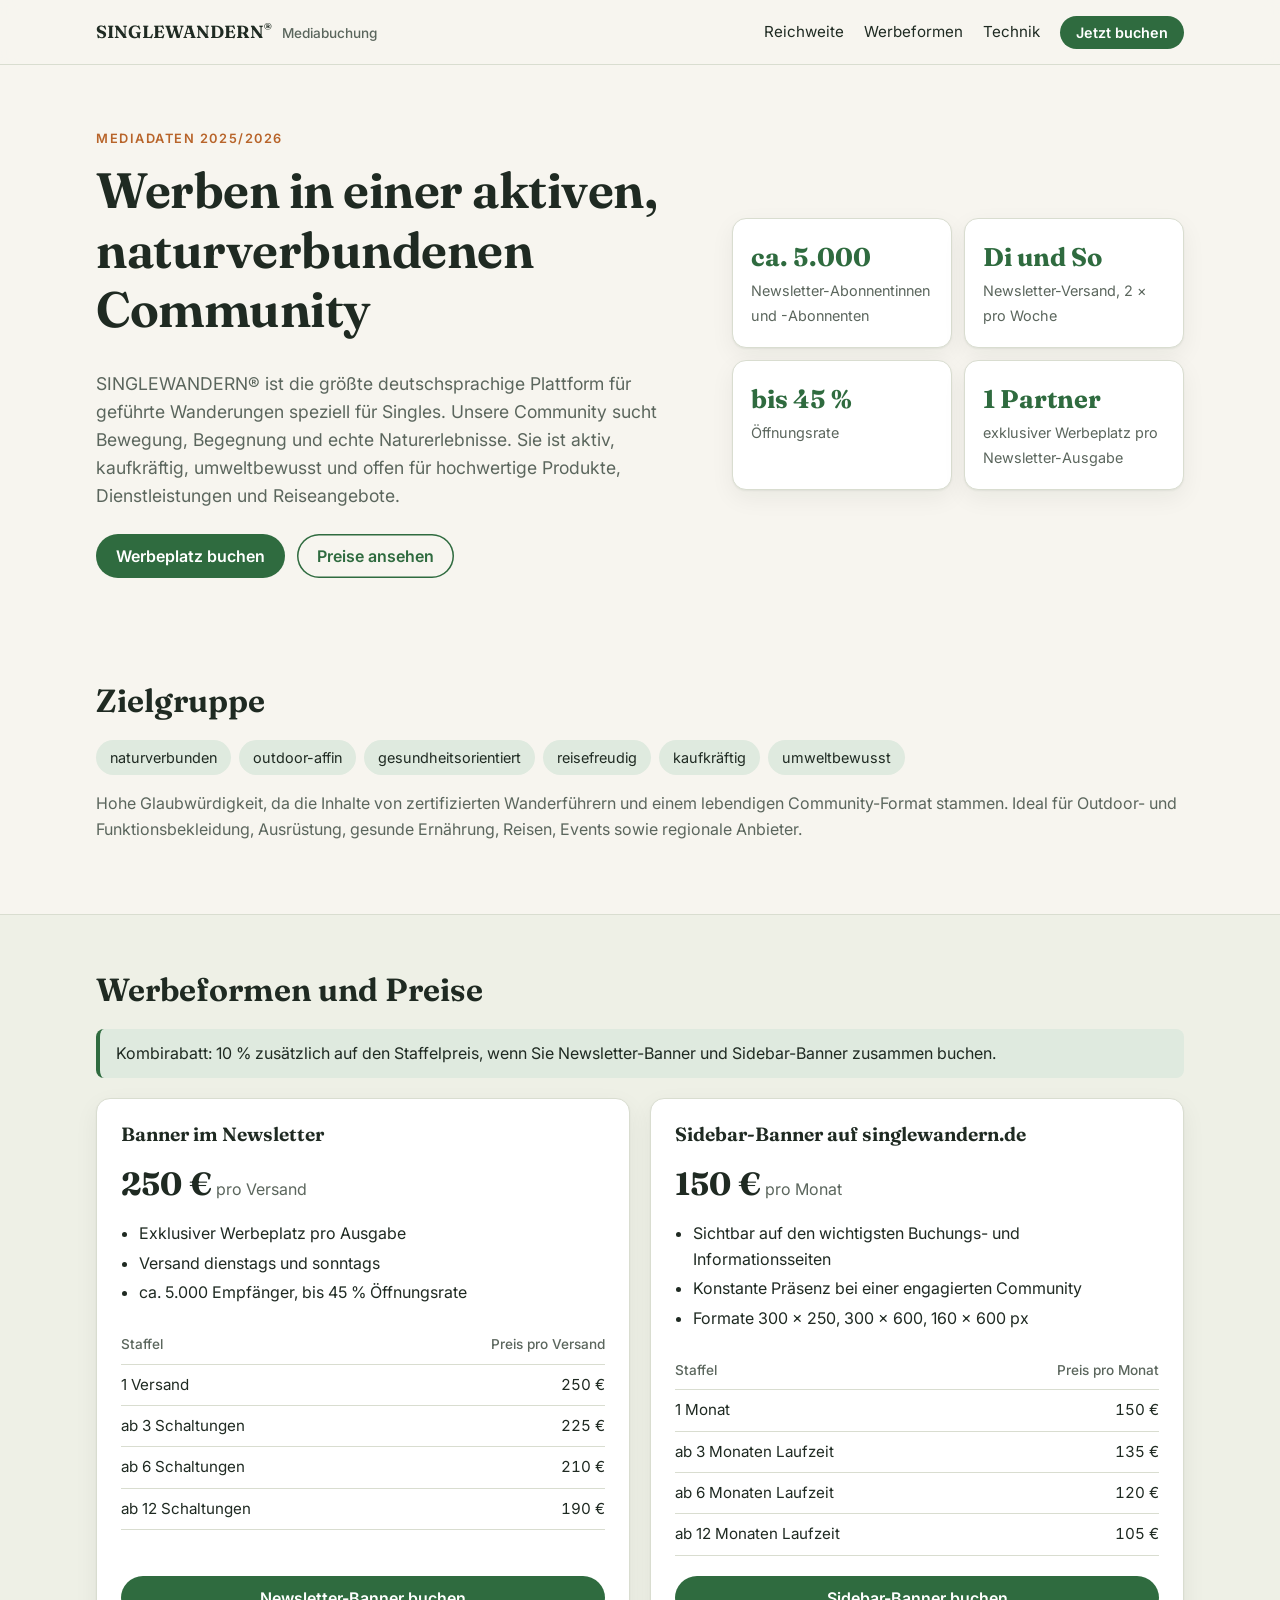
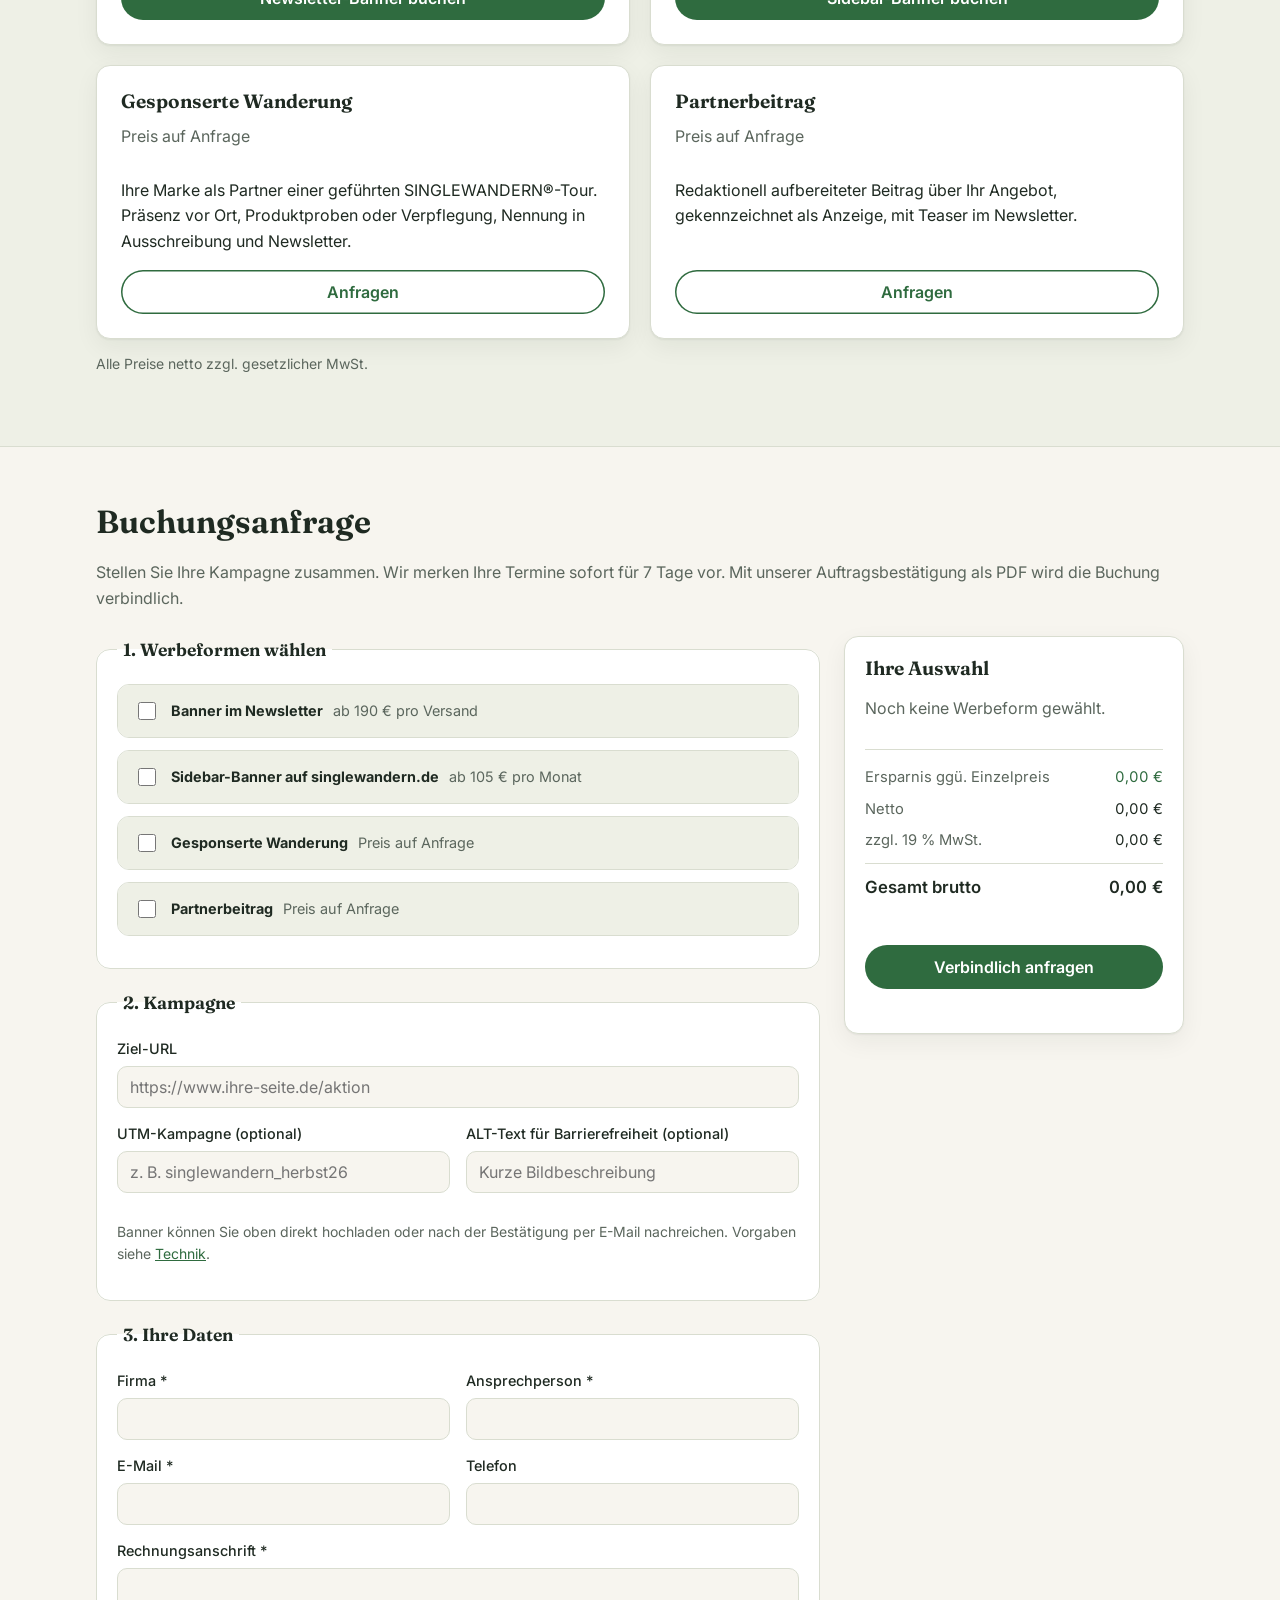
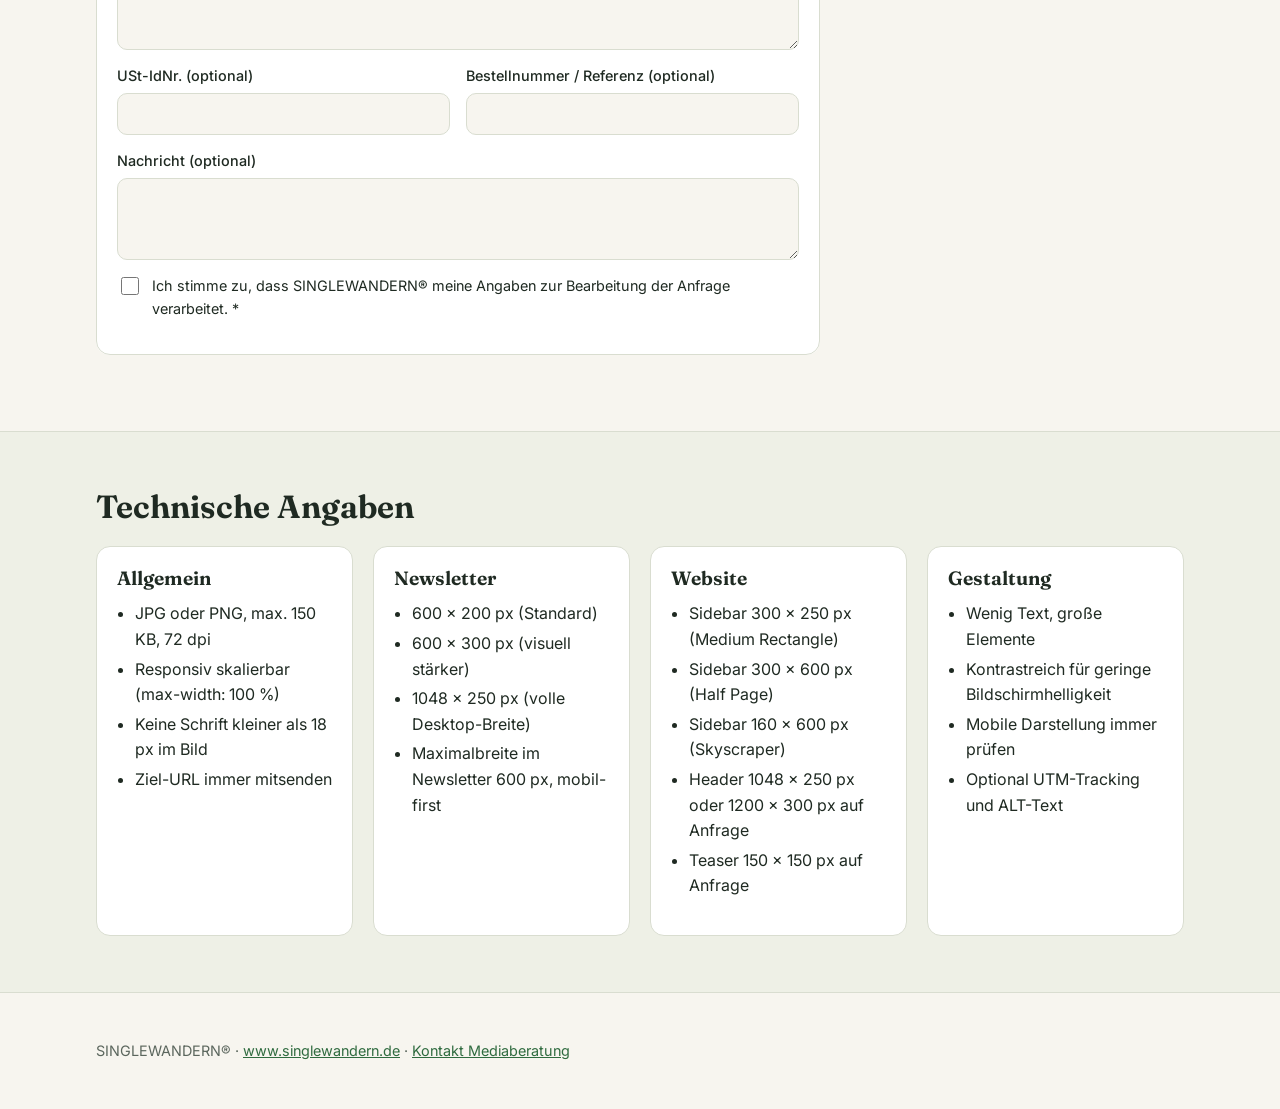
==== commit d7eeab67: "Vormerkfrist, PDF-Auftragsbestätigung und Sidebar-Kontingent - Unbestätigte Anfragen verfallen nach " ====
--- a/index.html
+++ b/index.html
@@ -68,7 +68,7 @@
     <section class="section" id="buchen">
       <div class="wrap">
         <h2>Buchungsanfrage</h2>
-        <p class="muted">Stellen Sie Ihre Kampagne zusammen. Gewählte Newsletter-Ausgaben merken wir sofort für Sie vor. Die Buchung wird mit unserer Bestätigung verbindlich.</p>
+        <p class="muted">Stellen Sie Ihre Kampagne zusammen. Wir merken Ihre Termine sofort für <span data-hold>7</span> Tage vor. Mit unserer Auftragsbestätigung als PDF wird die Buchung verbindlich.</p>
 
         <form id="booking" class="booking" novalidate enctype="multipart/form-data">
           <div class="booking-main">
@@ -118,7 +118,7 @@
                   </div>
                   <div class="row two">
                     <label>Startmonat
-                      <input type="month" name="sidebar_start">
+                      <select name="sidebar_start"></select>
                     </label>
                     <label>Bannerformat
                       <select name="sidebar_format"></select>
--- a/assets/styles.css
+++ b/assets/styles.css
@@ -178,7 +178,7 @@
 .file-check:empty { display: none; }
 .file-check.ok { color: var(--accent); }
 .file-check.warn { color: var(--warm); }
-.file-check.bad { color: var(--error); }
+.file-check.bad, [data-out].bad { color: var(--error); }
 .line.combo { color: var(--accent); font-weight: 600; }
 .hp { position: absolute; left: -9999px; width: 1px; height: 1px; overflow: hidden; }
 
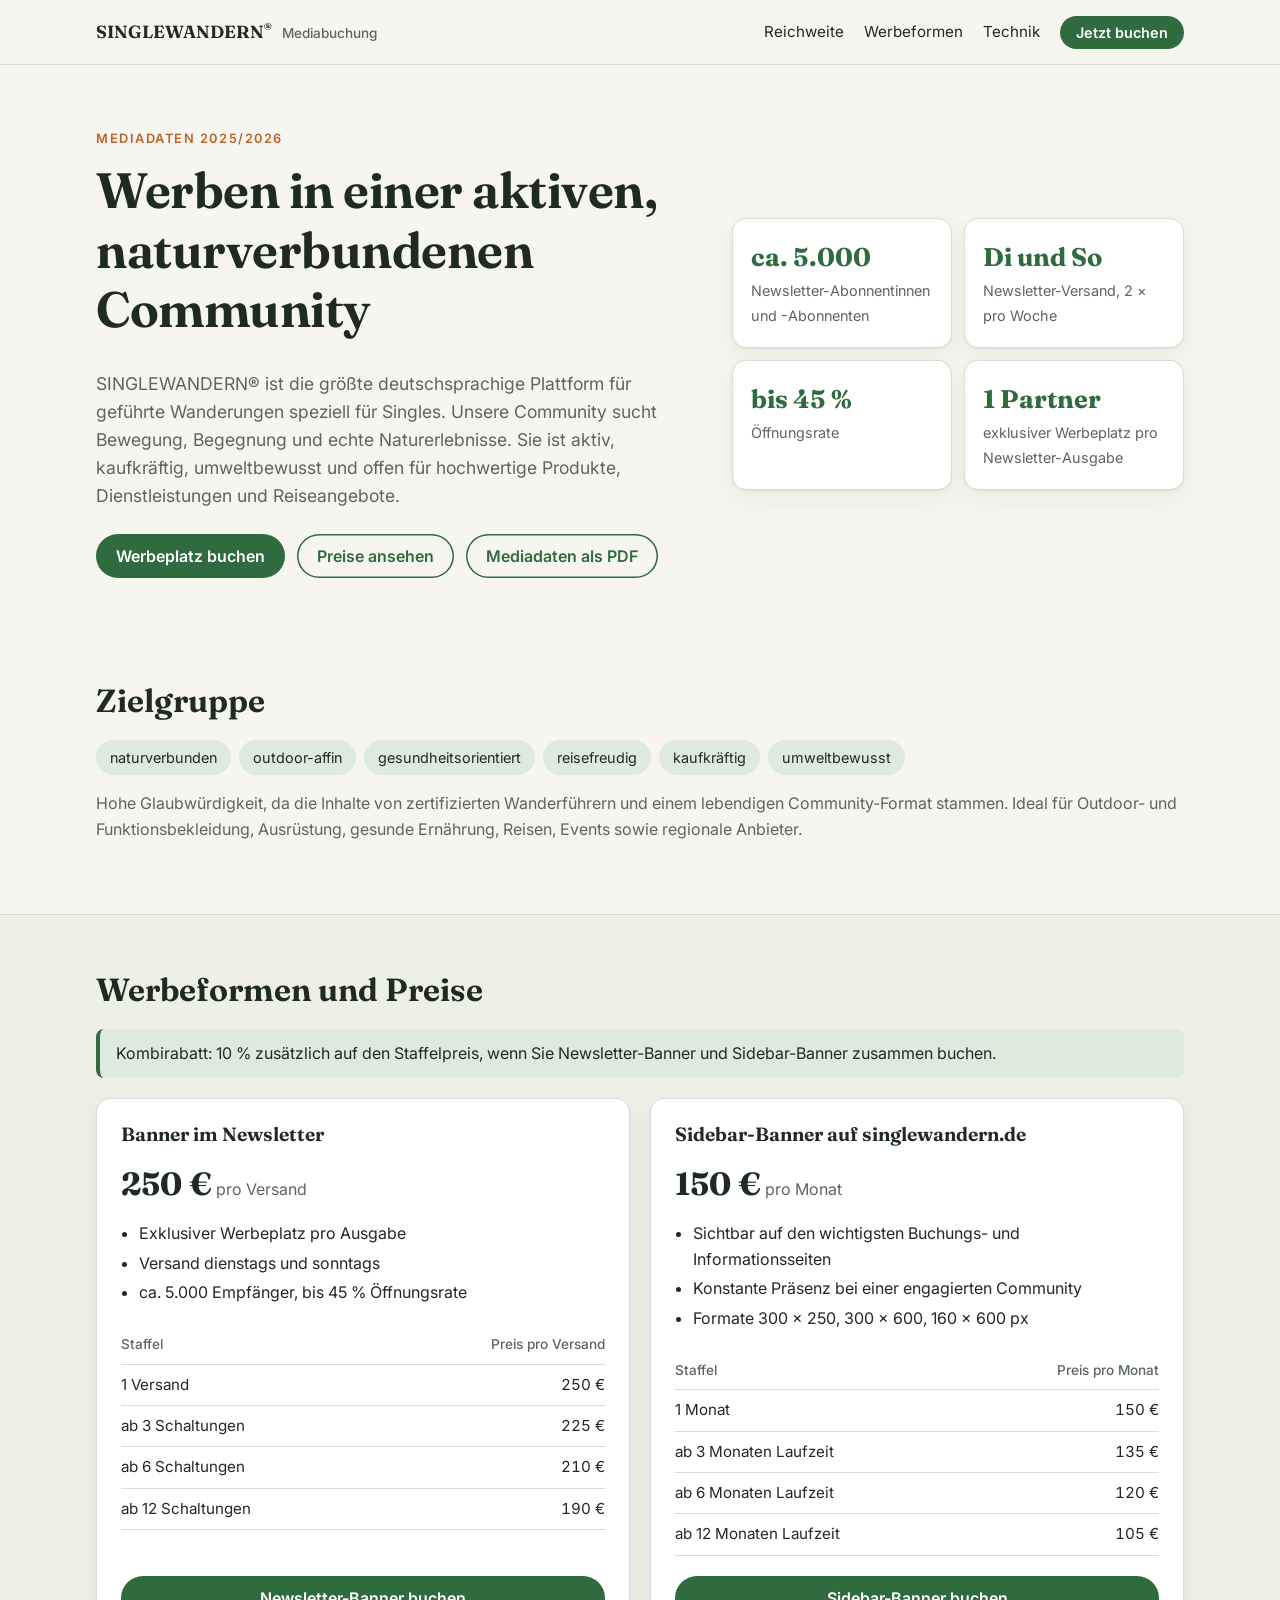
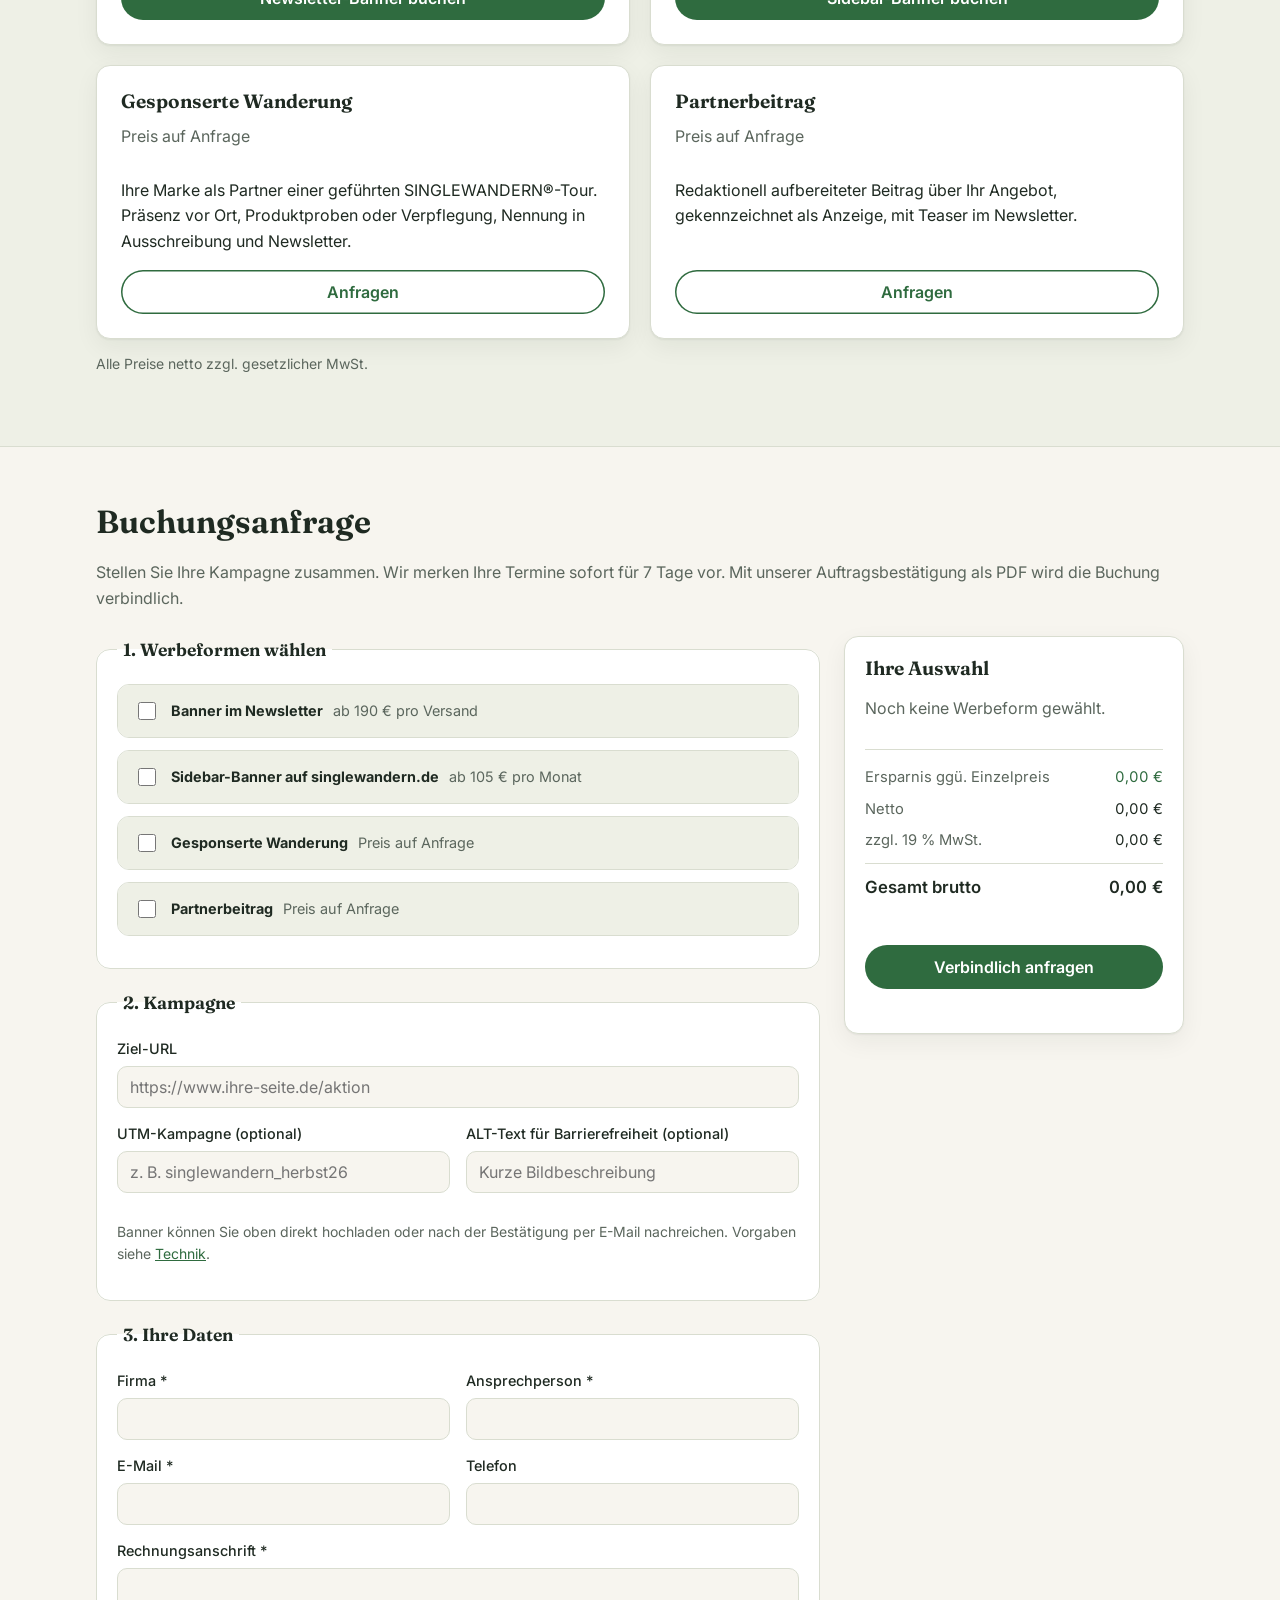
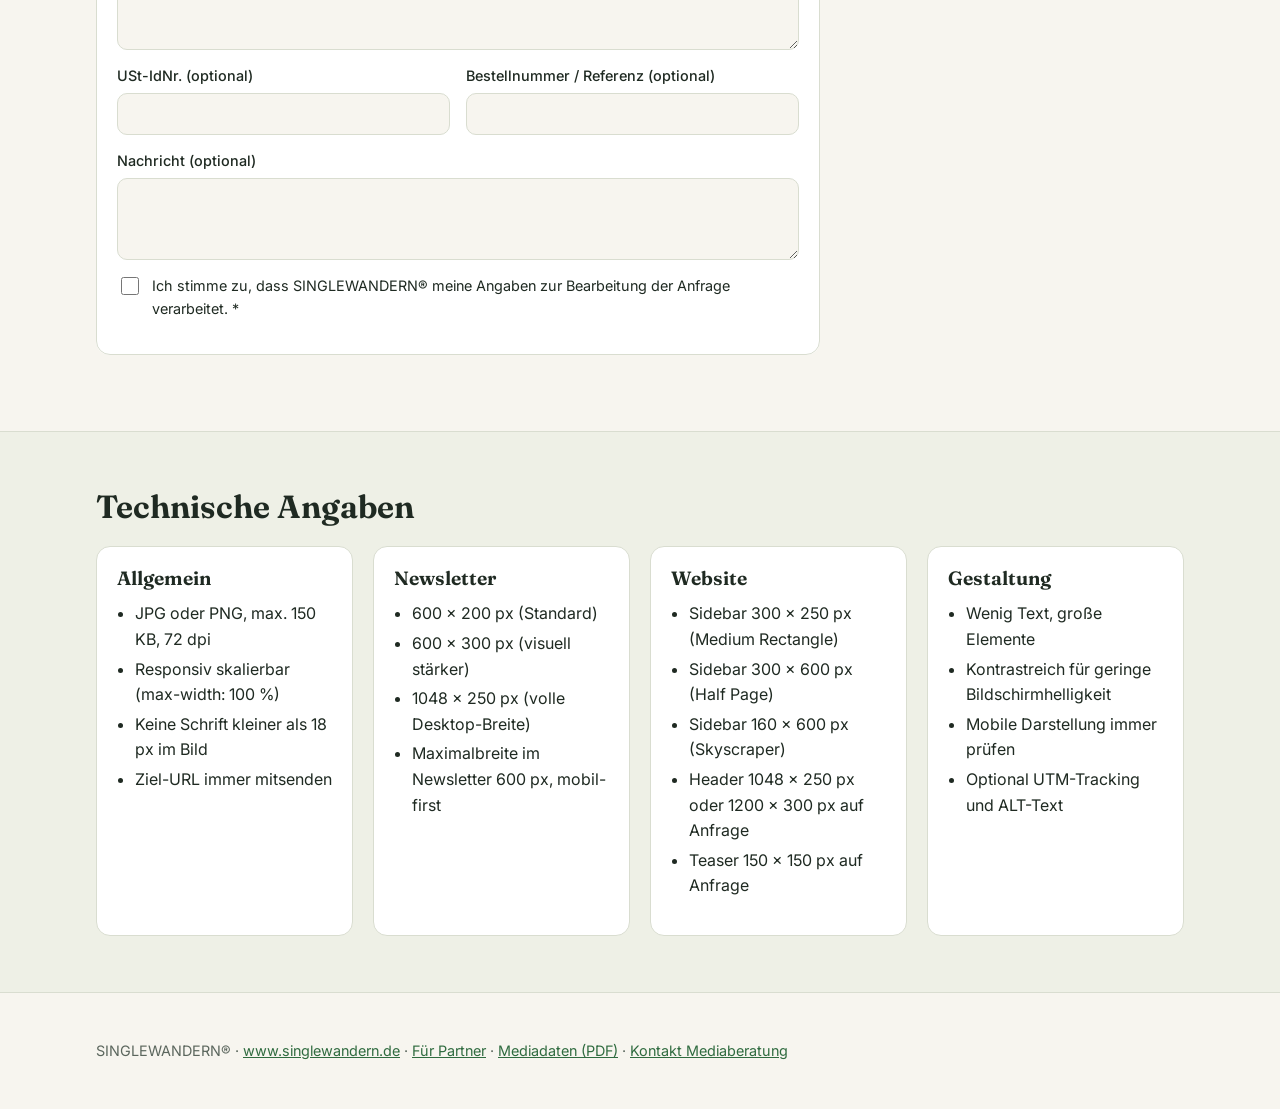
==== commit 17878044: "Partner-Landingpage und Mediadaten-PDF aus einer Datenquelle - Landingpage für Kaltakquise mit Branc" ====
--- a/index.html
+++ b/index.html
@@ -34,6 +34,7 @@
           <div class="hero-cta">
             <a href="#buchen" class="btn">Werbeplatz buchen</a>
             <a href="#werbeformen" class="btn btn-ghost">Preise ansehen</a>
+            <a href="mediadaten/" class="btn btn-ghost" target="_blank">Mediadaten als PDF</a>
           </div>
         </div>
         <ul class="kpis" id="reichweite">
@@ -48,10 +49,10 @@
     <section class="section">
       <div class="wrap">
         <h2>Zielgruppe</h2>
-        <div class="tags">
+        <div class="tags" id="audience">
           <span>naturverbunden</span><span>outdoor-affin</span><span>gesundheitsorientiert</span><span>reisefreudig</span><span>kaufkräftig</span><span>umweltbewusst</span>
         </div>
-        <p class="muted">Hohe Glaubwürdigkeit, da die Inhalte von zertifizierten Wanderführern und einem lebendigen Community-Format stammen. Ideal für Outdoor- und Funktionsbekleidung, Ausrüstung, gesunde Ernährung, Reisen, Events sowie regionale Anbieter.</p>
+        <p class="muted" id="credibility">Hohe Glaubwürdigkeit, da die Inhalte von zertifizierten Wanderführern und einem lebendigen Community-Format stammen. Ideal für Outdoor- und Funktionsbekleidung, Ausrüstung, gesunde Ernährung, Reisen, Events sowie regionale Anbieter.</p>
       </div>
     </section>
 
@@ -83,6 +84,7 @@
                 <div class="product-body">
                   <p class="field-label">Ausgaben wählen <span class="muted" id="nl-count">0 gewählt</span></p>
                   <div class="cal-legend"><span class="dot free"></span>frei <span class="dot sel"></span>gewählt <span class="dot taken"></span>belegt</div>
+                  <p class="hint" id="nl-hint" hidden></p>
                   <div id="nl-cal" class="nl-cal"><p class="muted small">Termine werden geladen …</p></div>
                   <input type="hidden" name="newsletter_dates">
                   <div class="row two">
@@ -202,7 +204,7 @@
     <section class="section alt" id="technik">
       <div class="wrap">
         <h2>Technische Angaben</h2>
-        <div class="specs">
+        <div class="specs" id="specs">
           <div>
             <h3>Allgemein</h3>
             <ul class="list">
@@ -247,7 +249,7 @@
 
   <footer class="site-footer">
     <div class="wrap">
-      <p>SINGLEWANDERN® · <a href="https://www.singlewandern.de">www.singlewandern.de</a> · <a href="mailto:werbung@singlewandern.de" id="mail-link">Kontakt Mediaberatung</a></p>
+      <p>SINGLEWANDERN® · <a href="https://www.singlewandern.de">www.singlewandern.de</a> · <a href="partner/">Für Partner</a> · <a href="mediadaten/" target="_blank">Mediadaten (PDF)</a> · <a href="mailto:werbung@singlewandern.de" id="mail-link">Kontakt Mediaberatung</a></p>
     </div>
   </footer>
 
